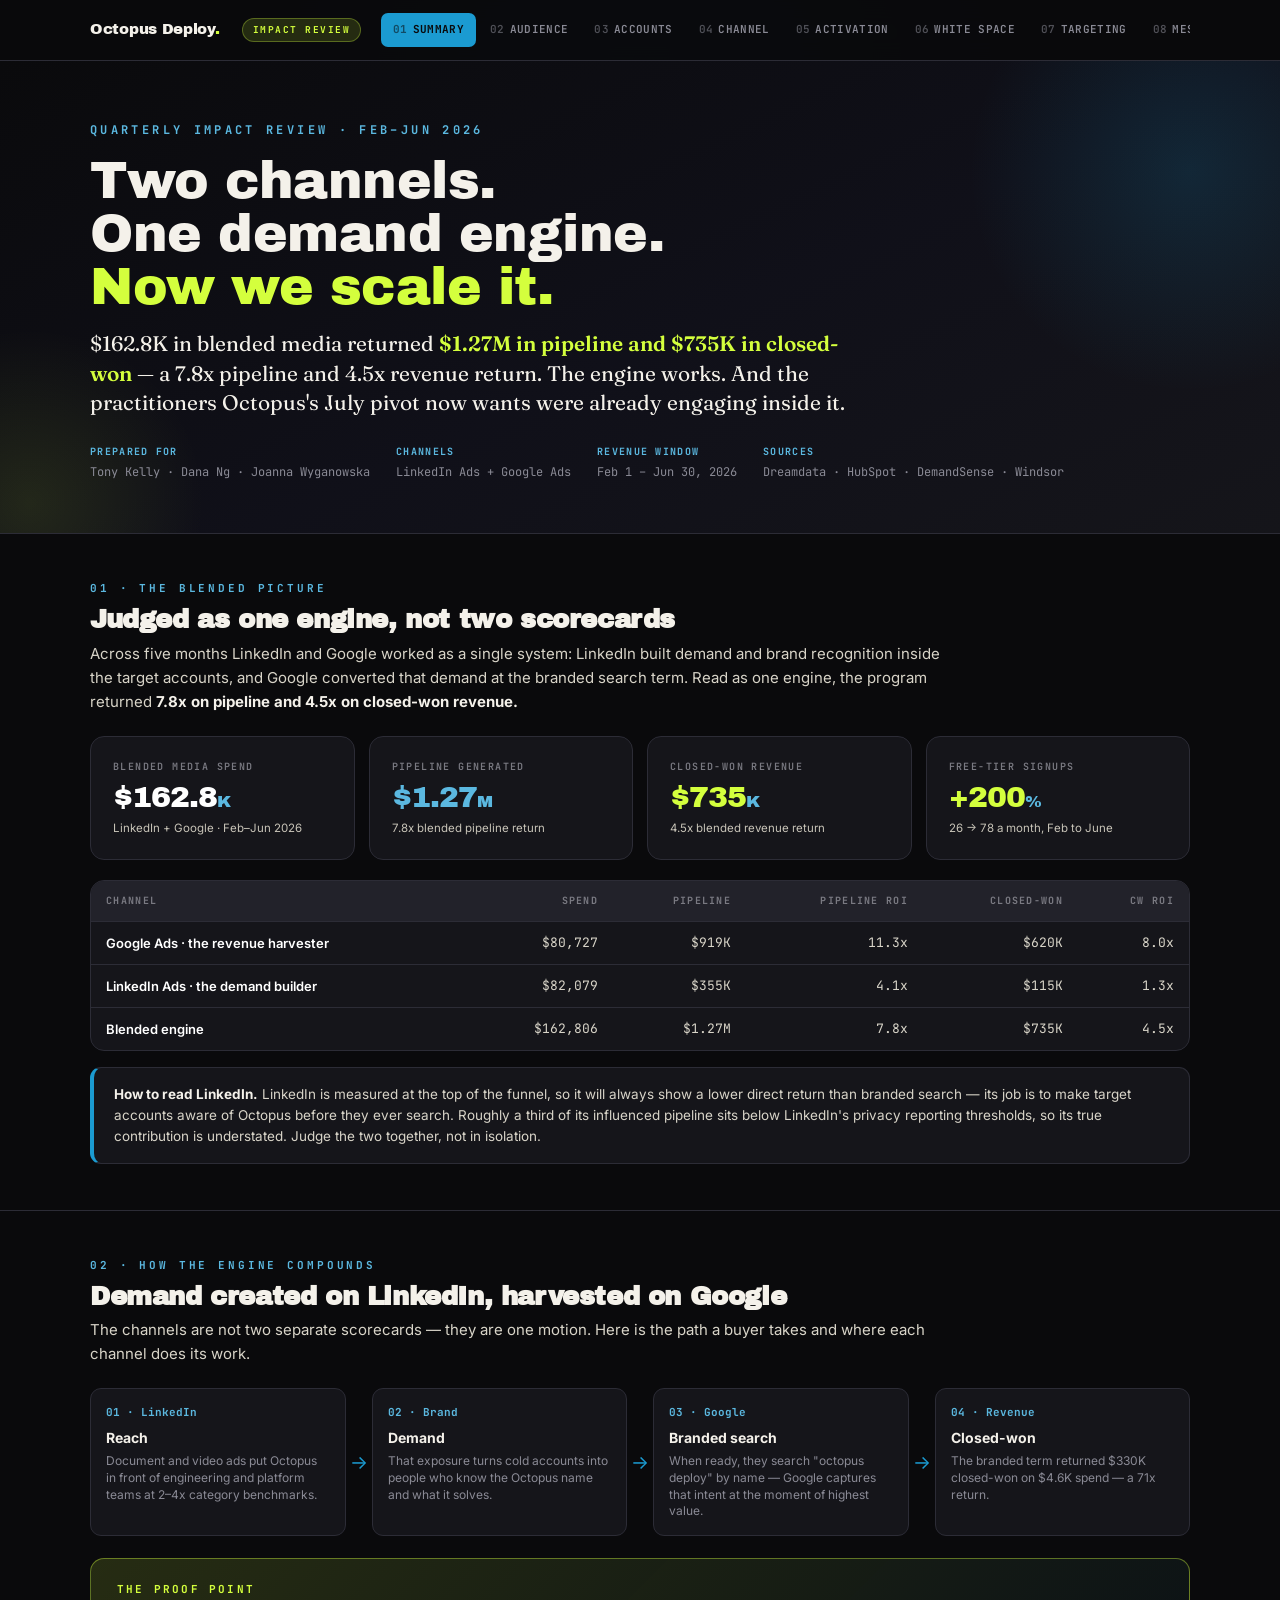
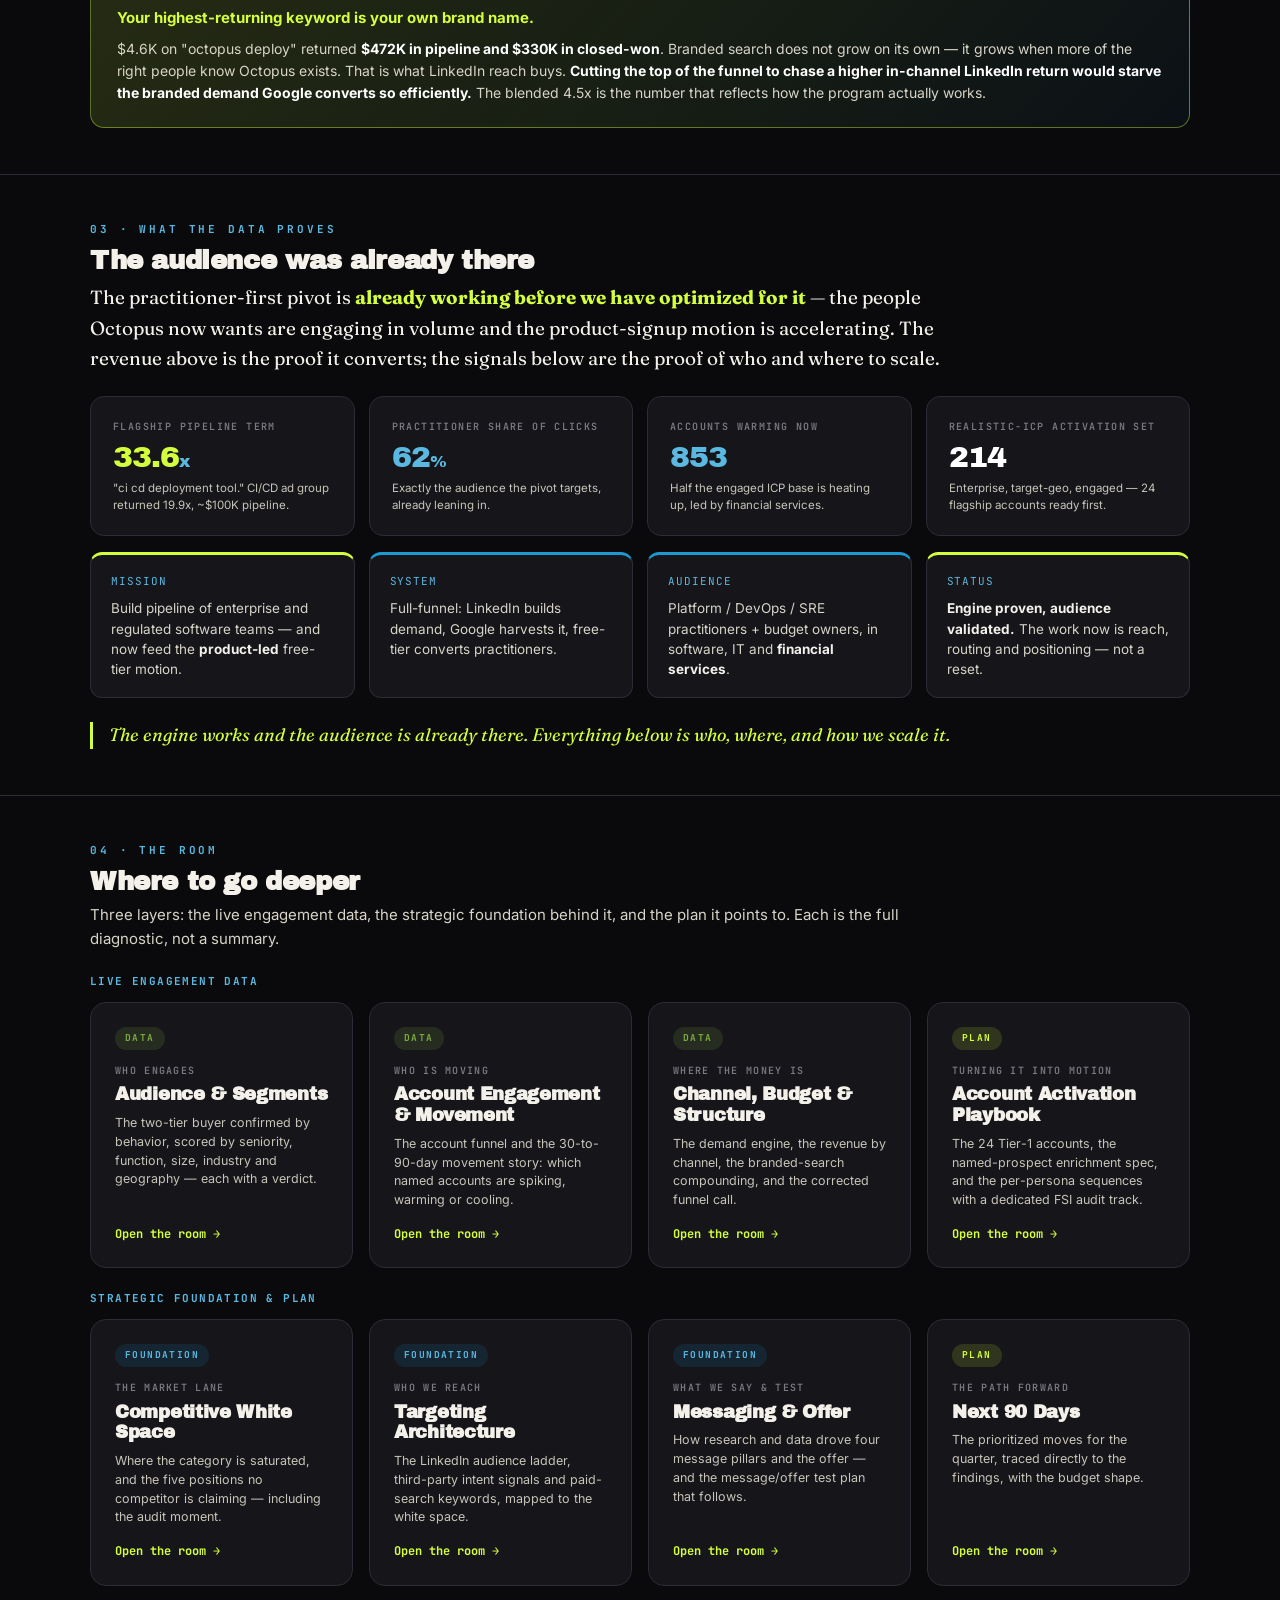
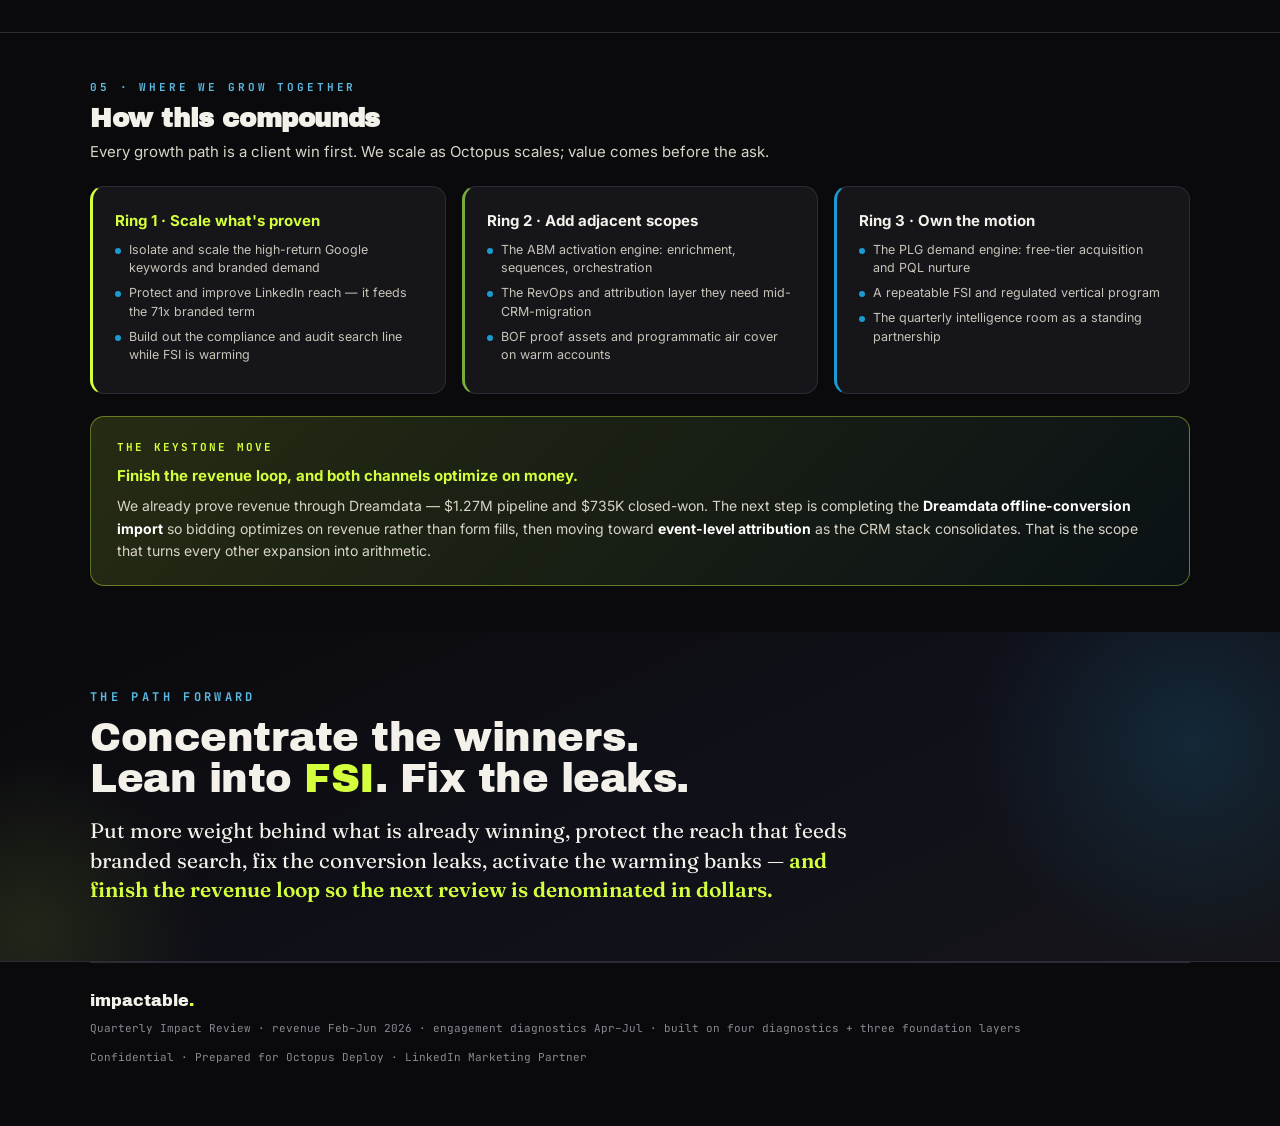
==== index.html @ c2908050 "Add files via upload" ====
<!DOCTYPE html><html lang="en"><head><meta charset="UTF-8"><meta name="viewport" content="width=device-width,initial-scale=1"><meta name="robots" content="noindex,nofollow">
<title>Summary — Octopus Deploy Intelligence Room</title>
<link rel="preconnect" href="https://fonts.googleapis.com"><link rel="preconnect" href="https://fonts.gstatic.com" crossorigin>
<link href="https://fonts.googleapis.com/css2?family=Archivo+Black&family=Fraunces:ital,opsz,wght@0,9..144,400;0,9..144,500;0,9..144,600;1,9..144,400&family=Inter:wght@400;500;600;700;800&family=JetBrains+Mono:wght@400;500;700&display=swap" rel="stylesheet">
<link rel="stylesheet" href="tokens.css"></head><body><div class="glow"></div><nav class="nav"><div class="row"><a class="brand" href="index.html">Octopus Deploy<span class="d">.</span></a><span class="phase">Impact Review</span><div class="tabs"><a class="tab active" href="index.html"><span class="n">01</span>Summary</a><a class="tab" href="audience.html"><span class="n">02</span>Audience</a><a class="tab" href="accounts.html"><span class="n">03</span>Accounts</a><a class="tab" href="channel.html"><span class="n">04</span>Channel</a><a class="tab" href="activation.html"><span class="n">05</span>Activation</a><a class="tab" href="white-space.html"><span class="n">06</span>White Space</a><a class="tab" href="targeting.html"><span class="n">07</span>Targeting</a><a class="tab" href="messaging.html"><span class="n">08</span>Messaging</a><a class="tab" href="next-90.html"><span class="n">09</span>Next 90 Days</a><a class="tab" href="sources.html"><span class="n">10</span>Sources</a></div></div></nav>
<div class="hero"><div class="wrap">
  <div class="hk">Quarterly Impact Review · Feb–Jun 2026</div>
  <div class="htitle">Two channels.<br>One demand engine.<br><span class="c">Now we scale it.</span></div>
  <p class="hlede">$162.8K in blended media returned <b>$1.27M in pipeline and $735K in closed-won</b> — a 7.8x pipeline and 4.5x revenue return. The engine works. And the practitioners Octopus's July pivot now wants were already engaging inside it.</p>
  <div class="hmeta">
    <span><b>Prepared for</b>Tony Kelly · Dana Ng · Joanna Wyganowska</span>
    <span><b>Channels</b>LinkedIn Ads + Google Ads</span>
    <span><b>Revenue window</b>Feb 1 – Jun 30, 2026</span>
    <span><b>Sources</b>Dreamdata · HubSpot · DemandSense · Windsor</span>
  </div>
</div></div>

<section><div class="wrap">
  <div class="sl">01 · The Blended Picture</div>
  <h2 class="st">Judged as one engine, not two scorecards</h2>
  <p class="sd">Across five months LinkedIn and Google worked as a single system: LinkedIn built demand and brand recognition inside the target accounts, and Google converted that demand at the branded search term. Read as one engine, the program returned <b>7.8x on pipeline and 4.5x on closed-won revenue.</b></p>
  <div class="sg">
    <div class="sc c-white anim d1"><div class="lb">Blended media spend</div><div class="vl">$162.8<span class="u">K</span></div><div class="sb">LinkedIn + Google · Feb–Jun 2026</div></div>
    <div class="sc c-blue anim d2"><div class="lb">Pipeline generated</div><div class="vl">$1.27<span class="u">M</span></div><div class="sb">7.8x blended pipeline return</div></div>
    <div class="sc c-canopy anim d3"><div class="lb">Closed-won revenue</div><div class="vl">$735<span class="u">K</span></div><div class="sb">4.5x blended revenue return</div></div>
    <div class="sc c-canopy anim d4"><div class="lb">Free-tier signups</div><div class="vl">+200<span class="u">%</span></div><div class="sb">26 → 78 a month, Feb to June</div></div>
  </div>
  <div class="tw" style="margin-top:20px"><table>
    <thead><tr><th>Channel</th><th class="r">Spend</th><th class="r">Pipeline</th><th class="r">Pipeline ROI</th><th class="r">Closed-won</th><th class="r">CW ROI</th></tr></thead>
    <tbody>
      <tr><td class="cn">Google Ads · the revenue harvester</td><td class="r mono">$80,727</td><td class="r mono">$919K</td><td class="r mono">11.3x</td><td class="r mono">$620K</td><td class="r mono">8.0x</td></tr>
      <tr><td class="cn">LinkedIn Ads · the demand builder</td><td class="r mono">$82,079</td><td class="r mono">$355K</td><td class="r mono">4.1x</td><td class="r mono">$115K</td><td class="r mono">1.3x</td></tr>
      <tr><td class="cn">Blended engine</td><td class="r mono">$162,806</td><td class="r mono">$1.27M</td><td class="r mono">7.8x</td><td class="r mono">$735K</td><td class="r mono">4.5x</td></tr>
    </tbody>
  </table></div>
  <div class="note"><b>How to read LinkedIn.</b> LinkedIn is measured at the top of the funnel, so it will always show a lower direct return than branded search — its job is to make target accounts aware of Octopus before they ever search. Roughly a third of its influenced pipeline sits below LinkedIn's privacy reporting thresholds, so its true contribution is understated. Judge the two together, not in isolation.</div>
</div></section>

<section><div class="wrap">
  <div class="sl">02 · How the Engine Compounds</div>
  <h2 class="st">Demand created on LinkedIn, harvested on Google</h2>
  <p class="sd">The channels are not two separate scorecards — they are one motion. Here is the path a buyer takes and where each channel does its work.</p>
  <div class="arc">
    <div class="arcstep"><div class="num">01 · LinkedIn</div><h4>Reach</h4><p>Document and video ads put Octopus in front of engineering and platform teams at 2–4x category benchmarks.</p></div>
    <div class="arcarrow">→</div>
    <div class="arcstep"><div class="num">02 · Brand</div><h4>Demand</h4><p>That exposure turns cold accounts into people who know the Octopus name and what it solves.</p></div>
    <div class="arcarrow">→</div>
    <div class="arcstep"><div class="num">03 · Google</div><h4>Branded search</h4><p>When ready, they search "octopus deploy" by name — Google captures that intent at the moment of highest value.</p></div>
    <div class="arcarrow">→</div>
    <div class="arcstep"><div class="num">04 · Revenue</div><h4>Closed-won</h4><p>The branded term returned $330K closed-won on $4.6K spend — a 71x return.</p></div>
  </div>
  <div class="callout canopy"><div class="l">The proof point</div><h4>Your highest-returning keyword is your own brand name.</h4><p>$4.6K on "octopus deploy" returned <strong>$472K in pipeline and $330K in closed-won</strong>. Branded search does not grow on its own — it grows when more of the right people know Octopus exists. That is what LinkedIn reach buys. <strong>Cutting the top of the funnel to chase a higher in-channel LinkedIn return would starve the branded demand Google converts so efficiently.</strong> The blended 4.5x is the number that reflects how the program actually works.</p></div>
</div></section>

<section><div class="wrap">
  <div class="sl">03 · What the Data Proves</div>
  <h2 class="st">The audience was already there</h2>
  <p class="sd" style="font-family:var(--serif);font-size:19px;color:var(--bone)">The practitioner-first pivot is <b style="color:var(--canopy)">already working before we have optimized for it</b> — the people Octopus now wants are engaging in volume and the product-signup motion is accelerating. The revenue above is the proof it converts; the signals below are the proof of who and where to scale.</p>
  <div class="sg">
    <div class="sc c-canopy"><div class="lb">Flagship pipeline term</div><div class="vl">33.6<span class="u">x</span></div><div class="sb">"ci cd deployment tool." CI/CD ad group returned 19.9x, ~$100K pipeline.</div></div>
    <div class="sc c-blue"><div class="lb">Practitioner share of clicks</div><div class="vl">62<span class="u">%</span></div><div class="sb">Exactly the audience the pivot targets, already leaning in.</div></div>
    <div class="sc c-blue"><div class="lb">Accounts warming now</div><div class="vl">853</div><div class="sb">Half the engaged ICP base is heating up, led by financial services.</div></div>
    <div class="sc c-white"><div class="lb">Realistic-ICP activation set</div><div class="vl">214</div><div class="sb">Enterprise, target-geo, engaged — 24 flagship accounts ready first.</div></div>
  </div>
  <div class="grid g4" style="margin-top:16px">
    <div class="card acc-canopy"><div class="ck">Mission</div><p>Build pipeline of enterprise and regulated software teams — and now feed the <b>product-led</b> free-tier motion.</p></div>
    <div class="card acc-blue"><div class="ck">System</div><p>Full-funnel: LinkedIn builds demand, Google harvests it, free-tier converts practitioners.</p></div>
    <div class="card acc-blue"><div class="ck">Audience</div><p>Platform / DevOps / SRE practitioners + budget owners, in software, IT and <b>financial services</b>.</p></div>
    <div class="card acc-canopy"><div class="ck">Status</div><p><b>Engine proven, audience validated.</b> The work now is reach, routing and positioning — not a reset.</p></div>
  </div>
  <p class="sowhat">The engine works and the audience is already there. Everything below is who, where, and how we scale it.</p>
</div></section>

<section><div class="wrap">
  <div class="sl">04 · The Room</div>
  <h2 class="st">Where to go deeper</h2>
  <p class="sd">Three layers: the live engagement data, the strategic foundation behind it, and the plan it points to. Each is the full diagnostic, not a summary.</p>
  <div style="font-family:var(--mono);font-size:11px;letter-spacing:1.4px;text-transform:uppercase;color:var(--accent-bright);font-weight:700;margin:4px 0 12px">Live Engagement Data</div>
  <div class="exg">
    <a class="exc" href="audience.html"><span class="pill data">Data</span><div class="ex-ey">Who engages</div><h3>Audience &amp; Segments</h3><p>The two-tier buyer confirmed by behavior, scored by seniority, function, size, industry and geography — each with a verdict.</p><span class="go">Open the room</span></a>
    <a class="exc" href="accounts.html"><span class="pill data">Data</span><div class="ex-ey">Who is moving</div><h3>Account Engagement &amp; Movement</h3><p>The account funnel and the 30-to-90-day movement story: which named accounts are spiking, warming or cooling.</p><span class="go">Open the room</span></a>
    <a class="exc" href="channel.html"><span class="pill data">Data</span><div class="ex-ey">Where the money is</div><h3>Channel, Budget &amp; Structure</h3><p>The demand engine, the revenue by channel, the branded-search compounding, and the corrected funnel call.</p><span class="go">Open the room</span></a>
    <a class="exc" href="activation.html"><span class="pill plan">Plan</span><div class="ex-ey">Turning it into motion</div><h3>Account Activation Playbook</h3><p>The 24 Tier-1 accounts, the named-prospect enrichment spec, and the per-persona sequences with a dedicated FSI audit track.</p><span class="go">Open the room</span></a>
  </div>
  <div style="font-family:var(--mono);font-size:11px;letter-spacing:1.4px;text-transform:uppercase;color:var(--accent-bright);font-weight:700;margin:22px 0 12px">Strategic Foundation &amp; Plan</div>
  <div class="exg">
    <a class="exc" href="white-space.html"><span class="pill found">Foundation</span><div class="ex-ey">The market lane</div><h3>Competitive White Space</h3><p>Where the category is saturated, and the five positions no competitor is claiming — including the audit moment.</p><span class="go">Open the room</span></a>
    <a class="exc" href="targeting.html"><span class="pill found">Foundation</span><div class="ex-ey">Who we reach</div><h3>Targeting Architecture</h3><p>The LinkedIn audience ladder, third-party intent signals and paid-search keywords, mapped to the white space.</p><span class="go">Open the room</span></a>
    <a class="exc" href="messaging.html"><span class="pill found">Foundation</span><div class="ex-ey">What we say &amp; test</div><h3>Messaging &amp; Offer</h3><p>How research and data drove four message pillars and the offer — and the message/offer test plan that follows.</p><span class="go">Open the room</span></a>
    <a class="exc" href="next-90.html"><span class="pill plan">Plan</span><div class="ex-ey">The path forward</div><h3>Next 90 Days</h3><p>The prioritized moves for the quarter, traced directly to the findings, with the budget shape.</p><span class="go">Open the room</span></a>
  </div>
</div></section>

<section><div class="wrap">
  <div class="sl">05 · Where We Grow Together</div>
  <h2 class="st">How this compounds</h2>
  <p class="sd">Every growth path is a client win first. We scale as Octopus scales; value comes before the ask.</p>
  <div class="tiers">
    <div class="tier canopy"><div class="tn">Ring 1 · Scale what's proven</div><ul><li>Isolate and scale the high-return Google keywords and branded demand</li><li>Protect and improve LinkedIn reach — it feeds the 71x branded term</li><li>Build out the compliance and audit search line while FSI is warming</li></ul></div>
    <div class="tier abm"><div class="tn">Ring 2 · Add adjacent scopes</div><ul><li>The ABM activation engine: enrichment, sequences, orchestration</li><li>The RevOps and attribution layer they need mid-CRM-migration</li><li>BOF proof assets and programmatic air cover on warm accounts</li></ul></div>
    <div class="tier"><div class="tn">Ring 3 · Own the motion</div><ul><li>The PLG demand engine: free-tier acquisition and PQL nurture</li><li>A repeatable FSI and regulated vertical program</li><li>The quarterly intelligence room as a standing partnership</li></ul></div>
  </div>
  <div class="callout canopy"><div class="l">The keystone move</div><h4>Finish the revenue loop, and both channels optimize on money.</h4><p>We already prove revenue through Dreamdata — $1.27M pipeline and $735K closed-won. The next step is completing the <b>Dreamdata offline-conversion import</b> so bidding optimizes on revenue rather than form fills, then moving toward <b>event-level attribution</b> as the CRM stack consolidates. That is the scope that turns every other expansion into arithmetic.</p></div>
</div></section>

<div class="hero" style="padding:56px 0"><div class="wrap">
  <div class="hk">The Path Forward</div>
  <div class="htitle" style="font-size:40px;margin-top:12px">Concentrate the winners.<br>Lean into <span class="c">FSI</span>. Fix the leaks.</div>
  <p class="hlede" style="margin-top:16px">Put more weight behind what is already winning, protect the reach that feeds branded search, fix the conversion leaks, activate the warming banks — <b>and finish the revenue loop so the next review is denominated in dollars.</b></p>
</div></div>
<div class="wrap"><div class="foot"><div><div class="fb">impactable<span class="d">.</span></div><div class="ft" style="margin-top:6px">Quarterly Impact Review · revenue Feb–Jun 2026 · engagement diagnostics Apr–Jul · built on four diagnostics + three foundation layers</div></div><div class="ft">Confidential · Prepared for Octopus Deploy · LinkedIn Marketing Partner</div></div></div></body></html>
---- tokens.css ----
/* =====================================================================
   IMPACTABLE INTELLIGENCE ROOM — SHARED DESIGN SYSTEM
   Impactable Brand Bible v2 · client-agnostic template
   ---------------------------------------------------------------------
   Swap --accent (+ tints) per client. Everything else stays fixed.
   Linked by every page; edit here and all pages update.
   Fonts (load once in <head>):
   Archivo Black (display) · Fraunces (editorial) · Inter (body) · JetBrains Mono (data)
   ===================================================================== */
:root{
  /* === ACCENT (client-configurable) — Octopus = Impactable blue ===== */
  --accent:#1B9BD1; --accent-bright:#5BB8E0; --accent-deep:#0E5E86;
  --accent-soft:rgba(27,155,209,.12); --accent-soft-2:rgba(27,155,209,.26);
  /* signature secondary highlight (fixed brand) */
  --canopy:#D4FF3D; --canopy-soft:rgba(212,255,61,.14);
  /* === NEUTRAL RAMP (fixed) ========================================= */
  --asphalt:#0A0A0C; --navy:#0A0A0C; --concrete:#15151A; --court:#22222A; --court2:#1B1B22;
  --border:#2C2C36; --border2:#393943; --surface:#1C1C22;
  --bone:#F4F1EA; --white-bright:#FFFFFF; --chalk:#D8D4C8; --slate:#C8C4B8; --muted:#8A8A95; --slate-dim:#7A7A82;
  /* === SEMANTIC (verdict/status; fixed) ============================= */
  --positive:#7BAA3E; --warn:#FFB627; --alert:#FF5A1F; --info:#A78BFA; --li:#0A66C2;
  --positive-soft:rgba(123,170,62,.16); --warn-soft:rgba(255,182,39,.15); --alert-soft:rgba(255,90,31,.15); --info-soft:rgba(167,139,250,.16);
  /* === SCALE / TYPE ================================================= */
  --maxw:1160px; --radius-sm:8px; --radius:12px; --radius-lg:14px; --radius-xl:16px;
  --font:'Inter',-apple-system,system-ui,sans-serif; --disp:'Archivo Black',sans-serif; --serif:'Fraunces',serif; --mono:'JetBrains Mono',monospace;
}
*{margin:0;padding:0;box-sizing:border-box}
html{scroll-behavior:smooth}
body{background:var(--asphalt);color:var(--bone);font-family:var(--font);line-height:1.55;-webkit-font-smoothing:antialiased}
a{color:inherit;text-decoration:none}
.wrap,.container{max-width:var(--maxw);margin:0 auto;padding:0 30px;position:relative;z-index:1}
.mono{font-family:var(--mono)} .serif{font-family:var(--serif)} .canopy{color:var(--canopy)} .blue{color:var(--accent-bright)}

/* decorative */
.glow{position:fixed;top:-200px;left:50%;transform:translateX(-50%);width:900px;height:520px;background:radial-gradient(ellipse,rgba(27,155,209,.10),transparent 70%);z-index:0;pointer-events:none}

/* ---------- NAV ---------- */
.nav{position:sticky;top:0;z-index:50;background:rgba(10,10,12,.88);backdrop-filter:blur(12px);border-bottom:1px solid var(--border)}
.nav .row{display:flex;align-items:center;gap:20px;height:60px;max-width:var(--maxw);margin:0 auto;padding:0 30px}
.brand{font-family:var(--disp);font-size:15px;letter-spacing:-.3px;white-space:nowrap;color:var(--bone);flex:0 0 auto}
.brand .d{color:var(--canopy)}
.phase{font-family:var(--mono);font-size:9.5px;font-weight:700;letter-spacing:1.5px;text-transform:uppercase;color:var(--canopy);background:var(--canopy-soft);border:1px solid rgba(212,255,61,.3);padding:4px 10px;border-radius:100px;white-space:nowrap;margin-left:2px}
.tabs{display:flex;gap:2px;margin-left:auto;overflow-x:auto;scrollbar-width:none}
.tabs::-webkit-scrollbar{display:none}
.tab{font-family:var(--mono);font-size:11px;letter-spacing:.03em;color:var(--muted);padding:7px 11px;border-radius:7px;white-space:nowrap;border:1px solid transparent;transition:.15s;text-transform:uppercase;font-weight:600}
.tab:hover{color:var(--bone);background:var(--concrete)}
.tab.active{color:var(--asphalt);background:var(--accent);font-weight:700}
.tab .n{opacity:.55;margin-right:5px}

/* ---------- HERO (home) ---------- */
.hero{background:linear-gradient(155deg,#0A0A0C 0%,#101019 55%,#15151A 100%);border-bottom:1px solid var(--border);padding:60px 0 52px;position:relative;overflow:hidden}
.hero::after{content:"";position:absolute;right:-150px;top:-130px;width:480px;height:480px;background:radial-gradient(circle,rgba(27,155,209,.16),transparent 65%)}
.hero::before{content:"";position:absolute;left:-160px;bottom:-160px;width:380px;height:380px;background:radial-gradient(circle,rgba(212,255,61,.10),transparent 65%)}
.hero .wrap{position:relative;z-index:2}
.hk{font-family:var(--mono);font-size:12px;letter-spacing:.28em;color:var(--accent-bright);font-weight:700;text-transform:uppercase}
.htitle{font-family:var(--disp);font-size:52px;line-height:1.02;margin:14px 0 4px;letter-spacing:-.5px}
.htitle .c{color:var(--canopy)} .htitle .b{color:var(--accent-bright)}
.hlede{font-family:var(--serif);font-size:21px;line-height:1.42;color:var(--bone);max-width:780px;margin-top:16px}
.hlede b{color:var(--canopy);font-weight:600}
.hmeta{display:flex;gap:26px;flex-wrap:wrap;margin-top:26px}
.hmeta span{font-family:var(--mono);font-size:12px;color:var(--muted)}
.hmeta span b{display:block;color:var(--accent-bright);font-size:10px;letter-spacing:1.3px;text-transform:uppercase;margin-bottom:3px;font-weight:700}

/* ---------- PAGE HERO (interior) ---------- */
.rhero{padding:46px 0 30px;border-bottom:1px solid var(--border);background:linear-gradient(155deg,#0A0A0C 0%,#121219 60%,#15151A 100%);position:relative;overflow:hidden}
.rhero::after{content:"";position:absolute;right:-130px;top:-120px;width:420px;height:420px;background:radial-gradient(circle,rgba(27,155,209,.13),transparent 65%)}
.rhero .wrap{position:relative;z-index:2}
.rk{font-family:var(--mono);font-size:12px;letter-spacing:.26em;color:var(--accent-bright);font-weight:700;text-transform:uppercase}
.rhero h1{font-family:var(--disp);font-size:40px;line-height:1.04;margin:10px 0 4px;letter-spacing:-.4px}
.rhero h1 .c{color:var(--canopy)}
.rsub{font-size:16.5px;color:var(--blue-soft);color:var(--accent-bright);margin-top:10px;border-top:2px solid var(--accent);padding-top:10px;display:inline-block}
.rmeta{font-family:var(--mono);font-size:12px;color:var(--muted);margin-top:12px;letter-spacing:.03em}

/* ---------- SECTION PRIMITIVES ---------- */
section{padding:46px 0;border-bottom:1px solid var(--border)}
section:last-of-type{border-bottom:none}
.sl{font-family:var(--mono);font-size:11px;letter-spacing:.26em;text-transform:uppercase;color:var(--accent-bright);font-weight:700;margin-bottom:8px}
.st{font-family:var(--disp);font-size:26px;letter-spacing:-.4px;margin-bottom:8px;line-height:1.1}
.sd{color:var(--chalk);font-size:15px;max-width:860px;margin-bottom:22px;line-height:1.6}
.sd b{color:var(--bone)}
.sowhat{font-family:var(--serif);font-size:18px;font-style:italic;color:var(--canopy);margin-top:24px;padding-left:16px;border-left:3px solid var(--canopy);line-height:1.45}
.srcnote{font-family:var(--mono);font-size:11px;color:var(--slate-dim);margin-top:16px;line-height:1.5}

/* ---------- STAT CARDS ---------- */
.sg{display:grid;grid-template-columns:repeat(auto-fit,minmax(190px,1fr));gap:14px;margin-bottom:6px}
.sc{background:var(--concrete);border:1px solid var(--border);border-radius:var(--radius-lg);padding:22px;transition:.2s}
.sc:hover{border-color:var(--accent-soft-2);transform:translateY(-2px)}
.sc .lb{font-family:var(--mono);font-size:10px;letter-spacing:1.4px;text-transform:uppercase;color:var(--slate-dim);font-weight:600;margin-bottom:8px}
.sc .vl{font-family:var(--disp);font-size:30px;letter-spacing:-1px;line-height:1;color:var(--bone)}
.sc .vl .u{font-size:17px;color:var(--accent-bright)}
.sc .sb{font-size:11.5px;color:var(--slate);margin-top:8px;line-height:1.45}
.c-canopy .vl{color:var(--canopy)} .c-blue .vl{color:var(--accent-bright)} .c-moss .vl{color:var(--positive)} .c-clay .vl{color:var(--warn)} .c-white .vl{color:var(--white-bright)}

/* key numbers band */
.band{display:grid;grid-template-columns:repeat(auto-fit,minmax(150px,1fr));gap:12px}
.kn{background:var(--court2);border:1px solid var(--border);border-radius:11px;padding:16px;text-align:center}
.kn .v{font-family:var(--disp);font-size:25px;color:var(--canopy);line-height:1}
.kn .k{font-family:var(--mono);font-size:10px;color:var(--accent-bright);text-transform:uppercase;letter-spacing:.07em;margin-top:8px}

/* ---------- CARDS / TWO-COL ---------- */
.two{display:grid;grid-template-columns:1.1fr .9fr;gap:22px}
.cc{background:var(--concrete);border:1px solid var(--border);border-radius:var(--radius-lg);padding:24px}
.cc h3{font-size:14px;font-weight:700;margin-bottom:4px} .cc .h3sub{font-size:12px;color:var(--slate-dim);margin-bottom:16px}
.grid{display:flex;flex-wrap:wrap;gap:14px}
.g2>*{flex:1 1 calc(50% - 7px)} .g3>*{flex:1 1 calc(33.333% - 10px)} .g4>*{flex:1 1 calc(25% - 11px)}
.card{background:var(--concrete);border:1px solid var(--border);border-radius:12px;padding:18px 20px}
.card.acc-blue{border-top:3px solid var(--accent)} .card.acc-canopy{border-top:3px solid var(--canopy)} .card.acc-moss{border-top:3px solid var(--positive)} .card.acc-clay{border-top:3px solid var(--warn)} .card.acc-alert{border-top:3px solid var(--alert)}
.card .ck{font-family:var(--mono);font-size:11px;color:var(--accent-bright);letter-spacing:.09em;text-transform:uppercase} .card p{font-size:13.5px;color:var(--chalk);margin-top:8px;line-height:1.5} .card p b{color:var(--bone)}

/* ---------- CALLOUTS / NOTES ---------- */
.callout{border-radius:var(--radius-lg);padding:22px 26px;margin-top:22px}
.callout .l{font-family:var(--mono);font-size:11px;letter-spacing:.2em;text-transform:uppercase;margin-bottom:8px;font-weight:700}
.callout h4{font-size:15px;font-weight:700;margin-bottom:8px} .callout p{font-size:14px;color:var(--chalk);line-height:1.6} .callout p b,.callout p strong{color:var(--white-bright)}
.callout.good{background:linear-gradient(135deg,rgba(123,170,62,.09),transparent);border:1px solid rgba(123,170,62,.3)} .callout.good .l{color:var(--positive)}
.callout.info{background:linear-gradient(135deg,var(--accent-soft),transparent);border:1px solid var(--accent-soft-2)} .callout.info .l{color:var(--accent-bright)}
.callout.canopy{background:linear-gradient(135deg,var(--canopy-soft),rgba(27,155,209,.05));border:1px solid rgba(212,255,61,.4)} .callout.canopy .l{color:var(--canopy)}
.callout.warn{background:linear-gradient(135deg,var(--warn-soft),transparent);border:1px solid rgba(255,182,39,.3)} .callout.warn .l{color:var(--warn)}
.note{background:var(--concrete);border:1px solid var(--border);border-left:4px solid var(--accent);border-radius:11px;padding:16px 20px;margin-top:16px;font-size:13.5px;color:var(--chalk);line-height:1.55} .note b{color:var(--bone)} .note.canopy{border-left-color:var(--canopy)} .note.warn{border-left-color:var(--warn)}

/* ---------- EXPLORE / MODULE CARDS ---------- */
.exg{display:grid;grid-template-columns:repeat(auto-fit,minmax(250px,1fr));gap:16px}
.exc{background:var(--concrete);border:1px solid var(--border);border-radius:var(--radius-xl);padding:24px;display:flex;flex-direction:column;min-height:190px;transition:.2s}
.exc:hover{border-color:var(--accent);transform:translateY(-3px)}
.pill{font-family:var(--mono);font-size:9.5px;letter-spacing:1.4px;text-transform:uppercase;font-weight:700;padding:4px 10px;border-radius:100px;align-self:flex-start;margin-bottom:13px}
.pill.data{background:var(--positive-soft);color:var(--positive)} .pill.found{background:var(--accent-soft);color:var(--accent-bright)} .pill.plan{background:var(--canopy-soft);color:var(--canopy)}
.exc .ex-ey{font-family:var(--mono);font-size:10px;letter-spacing:1.3px;text-transform:uppercase;color:var(--slate-dim);font-weight:600;margin-bottom:6px}
.exc h3{font-family:var(--disp);font-size:18px;letter-spacing:-.3px;margin-bottom:9px;line-height:1.15}
.exc p{font-size:12.5px;color:var(--slate);line-height:1.5;flex-grow:1}
.exc .go{margin-top:15px;font-family:var(--mono);font-size:12px;font-weight:700;color:var(--canopy)} .exc .go::after{content:" →"}

/* ---------- STORY ARC ---------- */
.arc{display:flex;align-items:stretch;gap:0;margin-top:16px;flex-wrap:wrap}
.arcstep{flex:1;min-width:140px;background:var(--concrete);border:1px solid var(--border);border-radius:11px;padding:15px}
.arcstep .num{font-family:var(--mono);font-size:11px;color:var(--accent-bright);font-weight:700}
.arcstep h4{font-size:14px;margin:6px 0 4px;color:var(--bone)} .arcstep p{font-size:12px;color:var(--muted);line-height:1.4}
.arcarrow{display:flex;align-items:center;color:var(--accent);font-size:19px;padding:0 4px}

/* ---------- FUNNELS ---------- */
.funnel{display:flex;flex-direction:column;gap:9px}
.fbar{border-radius:10px;padding:15px 18px;color:var(--white-bright);display:flex;justify-content:space-between;align-items:center;transition:.2s}
.fbar:hover{transform:translateX(3px)}
.fbar .fn{font-size:11px;letter-spacing:.5px;font-weight:700;opacity:.95} .fbar .fnote{font-size:10.5px;opacity:.82;margin-top:3px;font-weight:400;max-width:360px}
.fbar .fv{font-family:var(--mono);font-weight:800;font-size:25px;line-height:1}
.fbar.ghost{background:repeating-linear-gradient(45deg,rgba(122,122,130,.09),rgba(122,122,130,.09) 8px,rgba(122,122,130,.03) 8px,rgba(122,122,130,.03) 16px);border:1px dashed rgba(122,122,130,.34);color:var(--slate)}
.fun{display:flex;flex-wrap:wrap;gap:10px}
.fstep{flex:1;min-width:150px;background:var(--concrete);border:1px solid var(--border);border-radius:var(--radius);padding:16px 18px}
.fstep .fn{font-family:var(--disp);font-size:22px;color:var(--white-bright)} .fstep .fl{font-size:11.5px;color:var(--slate);margin-top:4px;line-height:1.4}

/* ---------- BENCHMARK / SEGMENT BARS ---------- */
.bmk{display:flex;flex-direction:column;gap:13px;margin-top:6px}
.bmkrow{display:flex;align-items:center;gap:12px}
.bmkrow .bl{min-width:150px;font-size:12.5px;color:var(--slate)} .bmkrow .bbar{flex:1;height:14px;background:var(--surface);border-radius:7px;overflow:hidden} .bmkrow .bbar i{display:block;height:100%;border-radius:7px} .bmkrow .bv{min-width:56px;text-align:right;font-family:var(--mono);font-weight:700;font-size:13.5px;color:var(--white-bright)}
.bmknote{font-size:11.5px;color:var(--slate);margin-top:14px;line-height:1.5}
.bar-row{display:flex;align-items:center;gap:14px;padding:9px 0;border-bottom:1px solid var(--border)}
.bar-row:last-child{border-bottom:none}
.bar-row .bl{flex:0 0 210px;font-size:13.5px;color:var(--bone);font-weight:600} .bar-row .bt{flex:1;height:22px;border-radius:5px;background:var(--court);overflow:hidden} .bar-row .bt>i{display:block;height:100%;border-radius:5px} .bar-row .bv{flex:0 0 92px;text-align:right;font-family:var(--mono);font-size:12px;color:var(--chalk)}

/* ---------- TABLES + VERDICT PILLS ---------- */
.tw{overflow-x:auto;border-radius:var(--radius-lg);border:1px solid var(--border);background:var(--concrete)}
table{width:100%;border-collapse:collapse;font-size:13px}
thead{background:var(--court)} th{padding:12px 15px;text-align:left;font-family:var(--mono);font-size:10px;letter-spacing:1.3px;text-transform:uppercase;color:var(--slate-dim);font-weight:700;border-bottom:1px solid var(--border);white-space:nowrap}
th.r,td.r{text-align:right} td{padding:11px 15px;border-bottom:1px solid #1b2735;border-bottom-color:var(--border);white-space:nowrap;color:var(--chalk);vertical-align:middle} tr:last-child td{border-bottom:none} tbody tr:hover{background:rgba(27,155,209,.04)}
td b,.cn{color:var(--white-bright);font-weight:600}
.vb{font-family:var(--mono);font-size:10px;font-weight:700;letter-spacing:.4px;padding:3px 9px;border-radius:6px;white-space:nowrap;text-transform:uppercase}
.vb.v-pos{background:var(--positive-soft);color:var(--positive)} .vb.v-info{background:var(--accent-soft);color:var(--accent-bright)} .vb.v-warn{background:var(--warn-soft);color:var(--warn)} .vb.v-test{background:var(--info-soft);color:var(--info)} .vb.v-alert{background:var(--alert-soft);color:var(--alert)}
.mv{font-family:var(--mono);font-size:9.5px;font-weight:700;padding:2px 8px;border-radius:100px;white-space:nowrap}
.mv.spk{background:var(--positive-soft);color:var(--positive)} .mv.wrm{background:var(--warn-soft);color:var(--warn)} .mv.sus{background:var(--accent-soft);color:var(--accent-bright)} .mv.cool{background:rgba(122,122,130,.15);color:var(--muted)}
.av{display:inline-flex;align-items:center;justify-content:center;width:27px;height:27px;border-radius:7px;font-family:var(--mono);font-size:10px;font-weight:700;flex:0 0 auto;margin-right:9px;vertical-align:middle}
.co{font-weight:600;color:var(--white-bright)}

/* ---------- INSIGHT / PERSONA CARDS ---------- */
.cards{display:grid;grid-template-columns:1fr 1fr;gap:16px}
.ins{background:var(--concrete);border:1px solid var(--border);border-radius:var(--radius);padding:20px} .ins:hover{border-color:var(--accent-soft-2)}
.ins.good{border-left:3px solid var(--positive)} .ins.opp{border-left:3px solid var(--warn)} .ins.ind{border-left:3px solid var(--accent-bright)} .ins.cut{border-left:3px solid var(--alert)}
.ins .tag{font-family:var(--mono);font-size:10px;font-weight:700;letter-spacing:1px;text-transform:uppercase;margin-bottom:8px}
.ins.good .tag{color:var(--positive)} .ins.opp .tag{color:var(--warn)} .ins.ind .tag{color:var(--accent-bright)} .ins.cut .tag{color:var(--alert)}
.ins h4{font-size:15px;font-weight:700;margin-bottom:7px} .ins p{font-size:13px;color:var(--slate);line-height:1.55} .ins b{color:var(--white-bright)}
.pc{background:var(--concrete);border:1px solid var(--border);border-radius:var(--radius);padding:20px;border-top:3px solid var(--positive)}
.pc.champ{border-top-color:var(--positive)} .pc.budget{border-top-color:var(--accent)} .pc.compliance{border-top-color:var(--warn)} .pc.argo{border-top-color:var(--info)}
.pc h4{font-size:16px;font-weight:700;margin-bottom:3px} .pc .role{font-size:12px;color:var(--accent-bright);margin-bottom:12px}
.pc .stats{font-family:var(--mono);font-size:11.5px;color:var(--slate);line-height:1.7;margin-bottom:12px;border-top:1px solid var(--border);border-bottom:1px solid var(--border);padding:10px 0} .pc .stats b{color:var(--white-bright)}
.pc .act{font-size:12.5px;color:var(--slate);line-height:1.55} .pc .act b{color:var(--white-bright)}

/* ---------- STRATEGY BLOCKS ---------- */
.tiers{display:grid;grid-template-columns:repeat(auto-fit,minmax(230px,1fr));gap:16px}
.tier{background:var(--concrete);border:1px solid var(--border);border-radius:var(--radius-lg);padding:22px;border-left:3px solid var(--accent)}
.tier.warm{border-left-color:var(--warn)} .tier.abm{border-left-color:var(--positive)} .tier.cold{border-left-color:var(--slate-dim)} .tier.canopy{border-left-color:var(--canopy)}
.tier .tn{font-size:15px;font-weight:700;margin-bottom:8px} .tier p{font-size:13px;color:var(--slate);line-height:1.55;margin-bottom:8px} .tier ul{list-style:none} .tier li{font-size:12.5px;color:var(--slate);line-height:1.5;margin-bottom:6px;padding-left:14px;position:relative} .tier li::before{content:"";position:absolute;left:0;top:7px;width:6px;height:6px;border-radius:50%;background:var(--accent)} .tier li b{color:var(--white-bright)}
.uvp{background:linear-gradient(135deg,var(--accent-soft),rgba(212,255,61,.04));border:1px solid var(--accent-soft-2);border-radius:var(--radius-lg);padding:24px 26px}
.uvp .l{font-family:var(--mono);font-size:10px;letter-spacing:1.5px;text-transform:uppercase;color:var(--canopy);font-weight:700;margin-bottom:10px} .uvp p{font-family:var(--serif);font-size:20px;font-style:italic;color:var(--white-bright);line-height:1.45}
.chips{display:flex;flex-wrap:wrap;gap:8px} .chip{font-size:12px;color:var(--slate);background:var(--concrete);border:1px solid var(--border);border-radius:100px;padding:8px 14px} .chip b{color:var(--white-bright)}
.gaps{display:grid;grid-template-columns:repeat(auto-fit,minmax(255px,1fr));gap:16px}
.gap{background:var(--concrete);border:1px solid var(--border);border-radius:var(--radius);padding:20px;border-left:3px solid var(--canopy)}
.gap .n{font-family:var(--mono);font-size:10px;letter-spacing:1px;text-transform:uppercase;color:var(--slate-dim);margin-bottom:6px} .gap h4{font-size:15px;font-weight:700;margin-bottom:6px} .gap p{font-size:12.5px;color:var(--slate);line-height:1.5} .gap p b{color:var(--white-bright)} .gap .opp{display:inline-block;margin-top:10px;font-family:var(--mono);font-size:11px;color:var(--canopy)}
.own{display:grid;grid-template-columns:1fr 1fr;gap:16px}
.ocol{background:var(--concrete);border:1px solid var(--border);border-radius:var(--radius);padding:20px} .ocol.dial{border-left:3px solid var(--alert)} .ocol.lead{border-left:3px solid var(--positive)}
.ocol h4{font-size:13px;font-weight:700;margin-bottom:10px} .ocol ul{list-style:none} .ocol li{font-size:12.5px;color:var(--slate);line-height:1.5;margin-bottom:7px;padding-left:16px;position:relative} .ocol.dial li::before{content:"–";position:absolute;left:0;color:var(--alert)} .ocol.lead li::before{content:"+";position:absolute;left:0;color:var(--positive)} .ocol.lead li b{color:var(--white-bright)}
.targ{display:grid;grid-template-columns:repeat(3,1fr);gap:14px}
.tcard{background:var(--concrete);border:1px solid var(--border);border-radius:var(--radius);padding:18px} .tcard.pri{border-left:3px solid var(--positive)} .tcard.sec{border-left:3px solid var(--warn)} .tcard.de{border-left:3px solid var(--slate-dim)}
.tcard .tl{font-family:var(--mono);font-size:10px;font-weight:700;letter-spacing:1px;text-transform:uppercase;color:var(--slate-dim);margin-bottom:8px} .tcard h4{font-size:14px;font-weight:700;margin-bottom:6px} .tcard p{font-size:12.5px;color:var(--slate);line-height:1.5} .tcard .flt{display:flex;flex-wrap:wrap;gap:6px;margin-top:10px} .tcard .flt span{font-family:var(--mono);font-size:10px;color:var(--slate);background:var(--accent-soft);border:1px solid var(--border);border-radius:6px;padding:4px 8px}
.kw{display:grid;grid-template-columns:repeat(3,1fr);gap:14px}
.kwc{background:var(--concrete);border:1px solid var(--border);border-radius:var(--radius);padding:18px;border-top:3px solid var(--positive)} .kwc.hi{border-top-color:var(--positive)} .kwc.med{border-top-color:var(--warn)} .kwc.lo{border-top-color:var(--slate-dim)}
.kwc h4{font-size:13px;font-weight:700;margin-bottom:10px} .kwc.hi h4{color:var(--positive)} .kwc.med h4{color:var(--warn)} .kwc.lo h4{color:var(--slate)} .kwc ul{list-style:none} .kwc li{font-size:12px;color:var(--slate);line-height:1.65} .kwc li b{color:var(--white-bright)}
.steps{counter-reset:s;display:grid;gap:12px}
.step{background:var(--concrete);border:1px solid var(--border);border-radius:var(--radius);padding:16px 18px 16px 56px;position:relative}
.step::before{counter-increment:s;content:counter(s);position:absolute;left:16px;top:16px;width:26px;height:26px;border-radius:8px;background:var(--accent-soft);color:var(--accent-bright);font-family:var(--mono);font-size:13px;font-weight:700;display:flex;align-items:center;justify-content:center}
.step h4{font-size:13.5px;font-weight:700;margin-bottom:3px} .step p{font-size:12.5px;color:var(--slate);line-height:1.5} .step p b{color:var(--white-bright)}
.bbar{display:flex;height:50px;border-radius:9px;overflow:hidden;border:1px solid var(--border);margin-top:14px;font-family:var(--mono);font-weight:700}
.bbar div{display:flex;flex-direction:column;align-items:center;justify-content:center;font-size:12.5px;color:#fff;line-height:1.3} .bbar div span{font-size:10.5px;font-weight:500;opacity:.85}
.seg-li{background:var(--li);flex:48} .seg-g{background:var(--warn);color:#1a1a1a !important;flex:52}

/* month roadmap cards */
.months{display:grid;grid-template-columns:repeat(3,1fr);gap:14px}
.mo{background:var(--concrete);border:1px solid var(--border);border-radius:var(--radius-lg);padding:20px;border-top:3px solid var(--accent)} .mo.m2{border-top-color:var(--warn)} .mo.m3{border-top-color:var(--positive)}
.mo .mp{font-family:var(--mono);font-size:11px;letter-spacing:1px;text-transform:uppercase;color:var(--accent-bright)} .mo.m2 .mp{color:var(--warn)} .mo.m3 .mp{color:var(--positive)}
.mo h4{font-size:15px;margin:5px 0 10px} .mo ul{list-style:none} .mo li{font-size:12.5px;color:var(--chalk);line-height:1.45;margin-bottom:8px;padding-left:15px;position:relative} .mo li::before{content:"→";position:absolute;left:0;color:var(--accent)}

/* ---------- DATA ROOM ---------- */
.srcgrid{display:grid;grid-template-columns:repeat(auto-fit,minmax(250px,1fr));gap:16px}
.src{background:var(--concrete);border:1px solid var(--border);border-radius:var(--radius-lg);padding:22px;border-top:3px solid var(--accent)} .src.s2{border-top-color:var(--positive)} .src.s3{border-top-color:var(--info)}
.src .sn{font-size:15px;font-weight:700;margin-bottom:3px} .src .sm{font-family:var(--mono);font-size:10.5px;color:var(--slate-dim);text-transform:uppercase;letter-spacing:.5px;margin-bottom:12px} .src .rowl{font-size:12.5px;color:var(--slate);line-height:1.5;margin-bottom:8px} .src .rowl b{color:var(--white-bright)}
.defs{display:grid;grid-template-columns:1fr 1fr;gap:12px} .def{background:var(--concrete);border:1px solid var(--border);border-radius:10px;padding:14px 16px} .def dt{font-size:13px;font-weight:700;color:var(--white-bright);margin-bottom:3px} .def dd{font-size:12.5px;color:var(--slate);line-height:1.5}
.conf{display:flex;gap:10px;flex-wrap:wrap} .cft{flex:1;min-width:150px;background:var(--concrete);border:1px solid var(--border);border-radius:11px;padding:15px} .cft .ct{font-family:var(--mono);font-size:11px;font-weight:700;text-transform:uppercase;letter-spacing:.5px;margin-bottom:6px} .cft.high .ct{color:var(--positive)} .cft.med .ct{color:var(--warn)} .cft.dir .ct{color:var(--info)} .cft p{font-size:12px;color:var(--slate);line-height:1.5}

/* ---------- FOOTER ---------- */
.foot{border-top:1px solid var(--border);padding:26px 0 60px;display:flex;justify-content:space-between;align-items:center;flex-wrap:wrap;gap:12px}
.foot .fb{font-family:var(--disp);font-size:16px} .foot .fb .d{color:var(--canopy)}
.foot .ft{font-family:var(--mono);font-size:11px;color:var(--muted)}

@keyframes fadeUp{from{opacity:0;transform:translateY(14px)}to{opacity:1;transform:translateY(0)}}
.anim{animation:fadeUp .5s ease both} .d1{animation-delay:.05s} .d2{animation-delay:.1s} .d3{animation-delay:.15s} .d4{animation-delay:.2s}

@media(max-width:860px){
  .htitle{font-size:36px} .rhero h1{font-size:30px}
  .two,.cards,.own{grid-template-columns:1fr} .targ,.kw,.months{grid-template-columns:1fr}
  .g2>*,.g3>*,.g4>*{flex:1 1 100%} .bar-row .bl{flex:0 0 120px} .arcarrow{transform:rotate(90deg)}
  .nav .row{gap:10px}
}
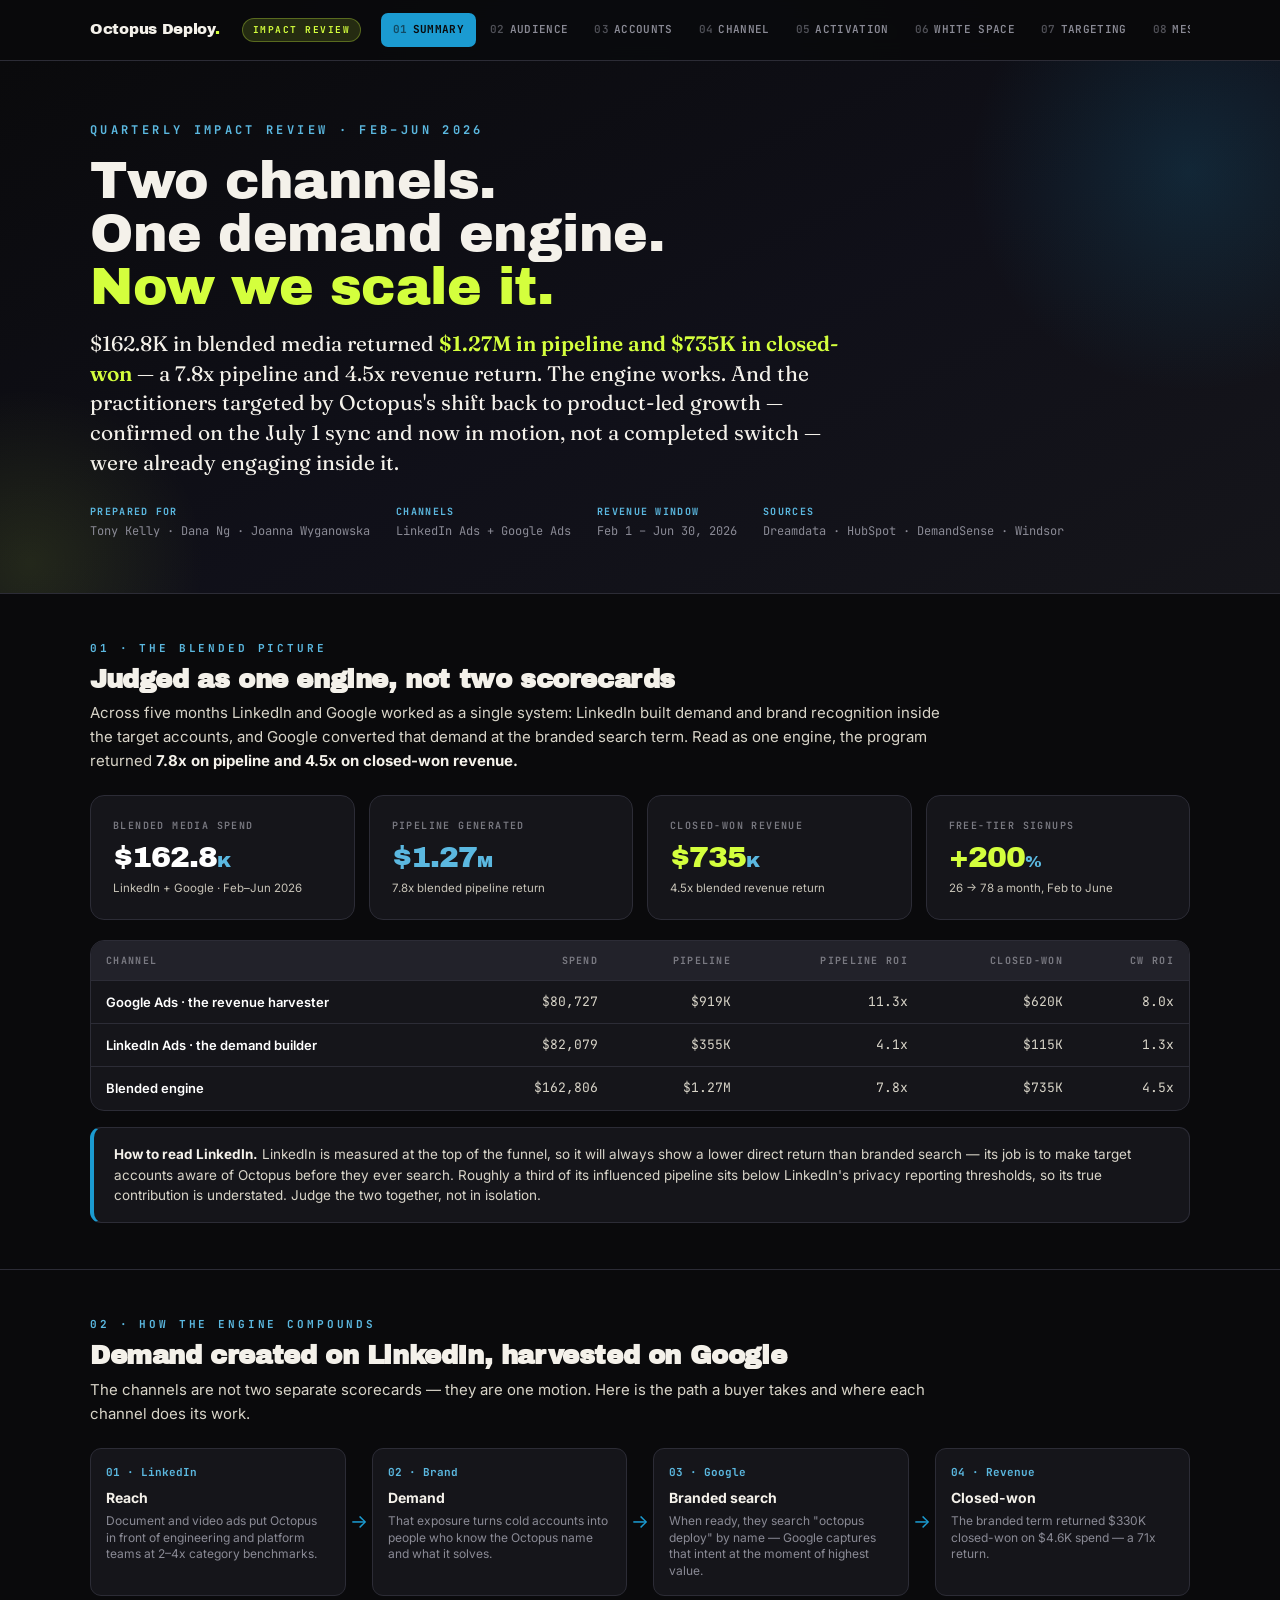
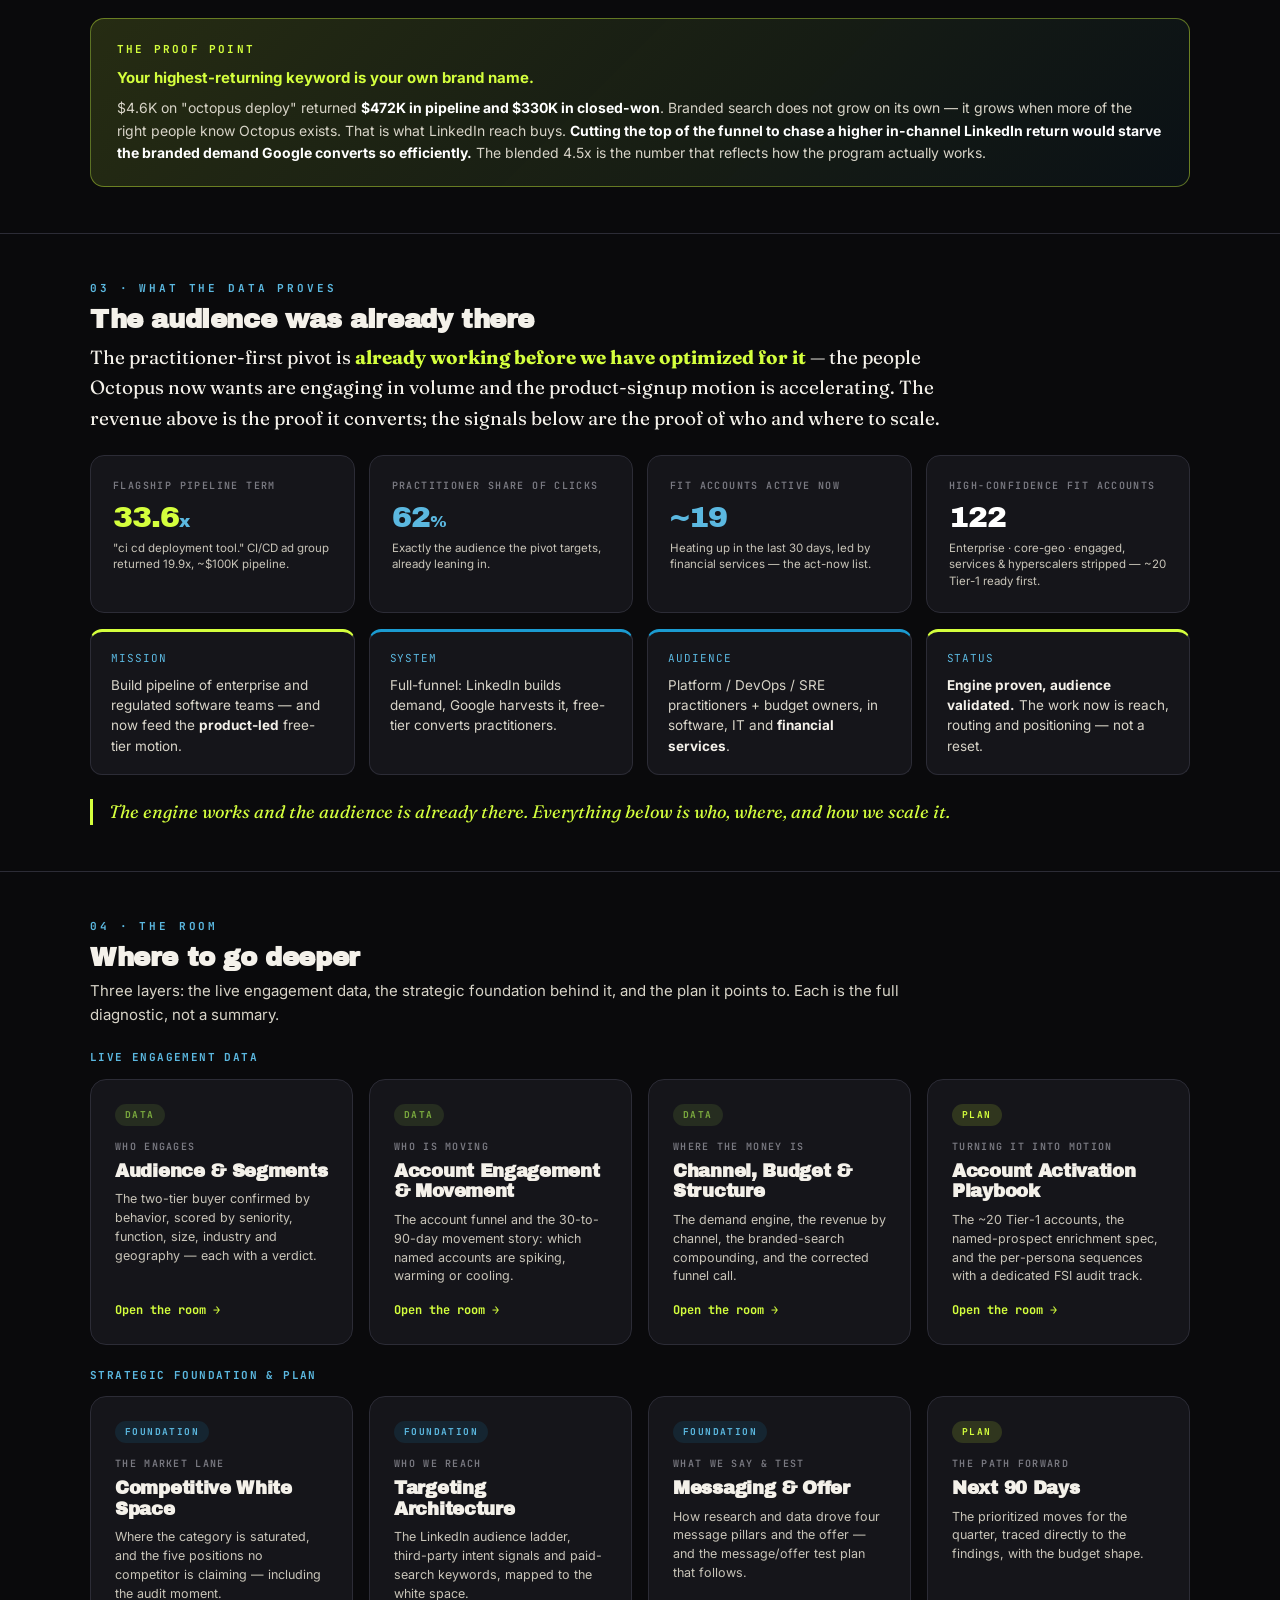
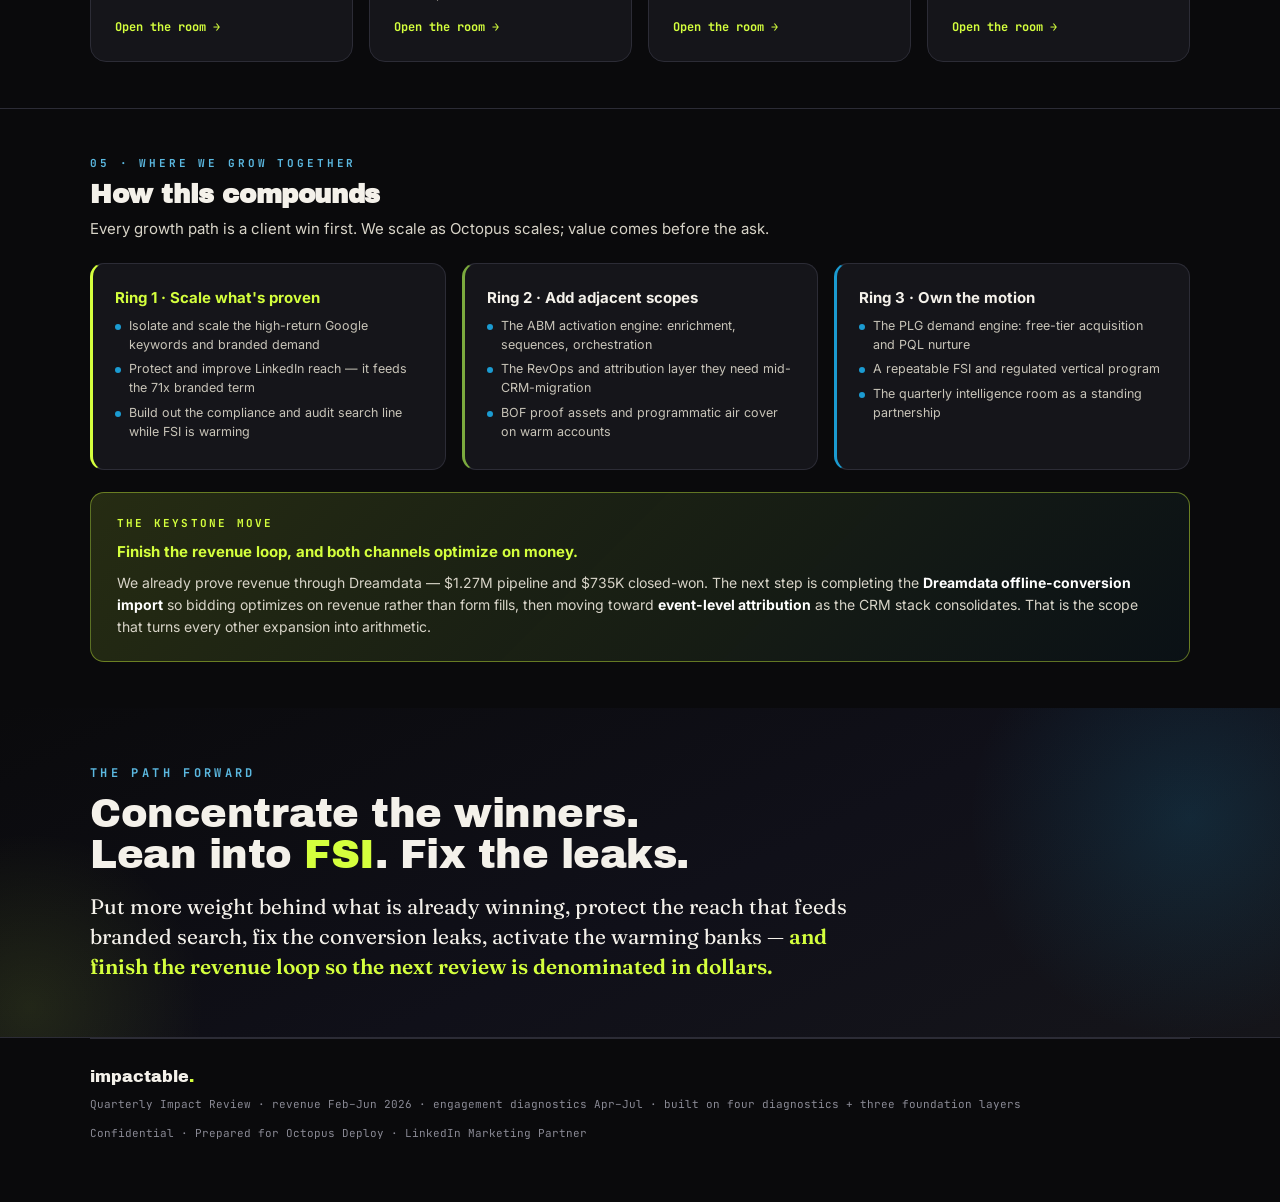
==== commit 39a2a2ad: "fix(index,activation,next-90,targeting): reconcile 214->122, 853->~19; clarify July 1 pivot - Reconc" ====
--- a/index.html
+++ b/index.html
@@ -6,7 +6,7 @@
 <div class="hero"><div class="wrap">
   <div class="hk">Quarterly Impact Review · Feb–Jun 2026</div>
   <div class="htitle">Two channels.<br>One demand engine.<br><span class="c">Now we scale it.</span></div>
-  <p class="hlede">$162.8K in blended media returned <b>$1.27M in pipeline and $735K in closed-won</b> — a 7.8x pipeline and 4.5x revenue return. The engine works. And the practitioners Octopus's July pivot now wants were already engaging inside it.</p>
+  <p class="hlede">$162.8K in blended media returned <b>$1.27M in pipeline and $735K in closed-won</b> — a 7.8x pipeline and 4.5x revenue return. The engine works. And the practitioners targeted by Octopus's shift back to product-led growth — confirmed on the July 1 sync and now in motion, not a completed switch — were already engaging inside it.</p>
   <div class="hmeta">
     <span><b>Prepared for</b>Tony Kelly · Dana Ng · Joanna Wyganowska</span>
     <span><b>Channels</b>LinkedIn Ads + Google Ads</span>
@@ -59,8 +59,8 @@
   <div class="sg">
     <div class="sc c-canopy"><div class="lb">Flagship pipeline term</div><div class="vl">33.6<span class="u">x</span></div><div class="sb">"ci cd deployment tool." CI/CD ad group returned 19.9x, ~$100K pipeline.</div></div>
     <div class="sc c-blue"><div class="lb">Practitioner share of clicks</div><div class="vl">62<span class="u">%</span></div><div class="sb">Exactly the audience the pivot targets, already leaning in.</div></div>
-    <div class="sc c-blue"><div class="lb">Accounts warming now</div><div class="vl">853</div><div class="sb">Half the engaged ICP base is heating up, led by financial services.</div></div>
-    <div class="sc c-white"><div class="lb">Realistic-ICP activation set</div><div class="vl">214</div><div class="sb">Enterprise, target-geo, engaged — 24 flagship accounts ready first.</div></div>
+    <div class="sc c-blue"><div class="lb">Fit accounts active now</div><div class="vl">~19</div><div class="sb">Heating up in the last 30 days, led by financial services — the act-now list.</div></div>
+    <div class="sc c-white"><div class="lb">High-confidence fit accounts</div><div class="vl">122</div><div class="sb">Enterprise · core-geo · engaged, services &amp; hyperscalers stripped — ~20 Tier-1 ready first.</div></div>
   </div>
   <div class="grid g4" style="margin-top:16px">
     <div class="card acc-canopy"><div class="ck">Mission</div><p>Build pipeline of enterprise and regulated software teams — and now feed the <b>product-led</b> free-tier motion.</p></div>
@@ -80,7 +80,7 @@
     <a class="exc" href="audience.html"><span class="pill data">Data</span><div class="ex-ey">Who engages</div><h3>Audience &amp; Segments</h3><p>The two-tier buyer confirmed by behavior, scored by seniority, function, size, industry and geography — each with a verdict.</p><span class="go">Open the room</span></a>
     <a class="exc" href="accounts.html"><span class="pill data">Data</span><div class="ex-ey">Who is moving</div><h3>Account Engagement &amp; Movement</h3><p>The account funnel and the 30-to-90-day movement story: which named accounts are spiking, warming or cooling.</p><span class="go">Open the room</span></a>
     <a class="exc" href="channel.html"><span class="pill data">Data</span><div class="ex-ey">Where the money is</div><h3>Channel, Budget &amp; Structure</h3><p>The demand engine, the revenue by channel, the branded-search compounding, and the corrected funnel call.</p><span class="go">Open the room</span></a>
-    <a class="exc" href="activation.html"><span class="pill plan">Plan</span><div class="ex-ey">Turning it into motion</div><h3>Account Activation Playbook</h3><p>The 24 Tier-1 accounts, the named-prospect enrichment spec, and the per-persona sequences with a dedicated FSI audit track.</p><span class="go">Open the room</span></a>
+    <a class="exc" href="activation.html"><span class="pill plan">Plan</span><div class="ex-ey">Turning it into motion</div><h3>Account Activation Playbook</h3><p>The ~20 Tier-1 accounts, the named-prospect enrichment spec, and the per-persona sequences with a dedicated FSI audit track.</p><span class="go">Open the room</span></a>
   </div>
   <div style="font-family:var(--mono);font-size:11px;letter-spacing:1.4px;text-transform:uppercase;color:var(--accent-bright);font-weight:700;margin:22px 0 12px">Strategic Foundation &amp; Plan</div>
   <div class="exg">
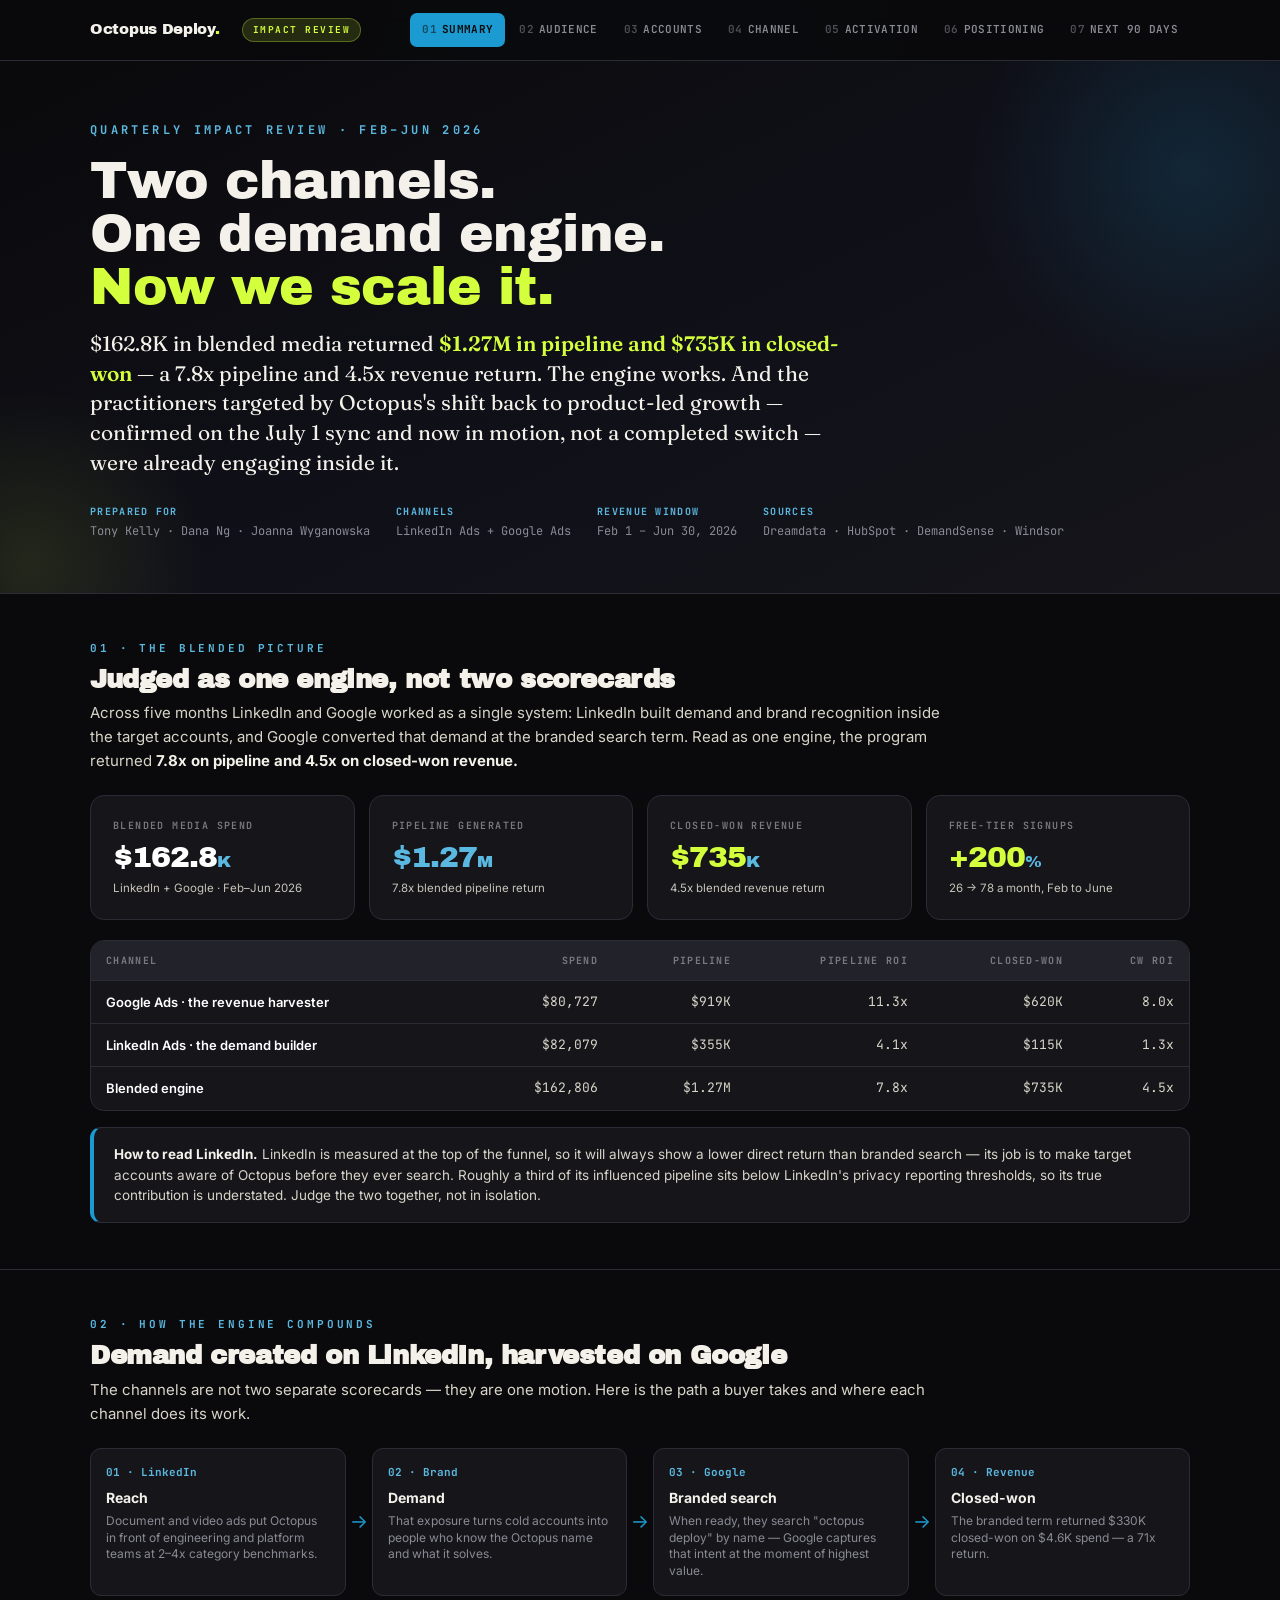
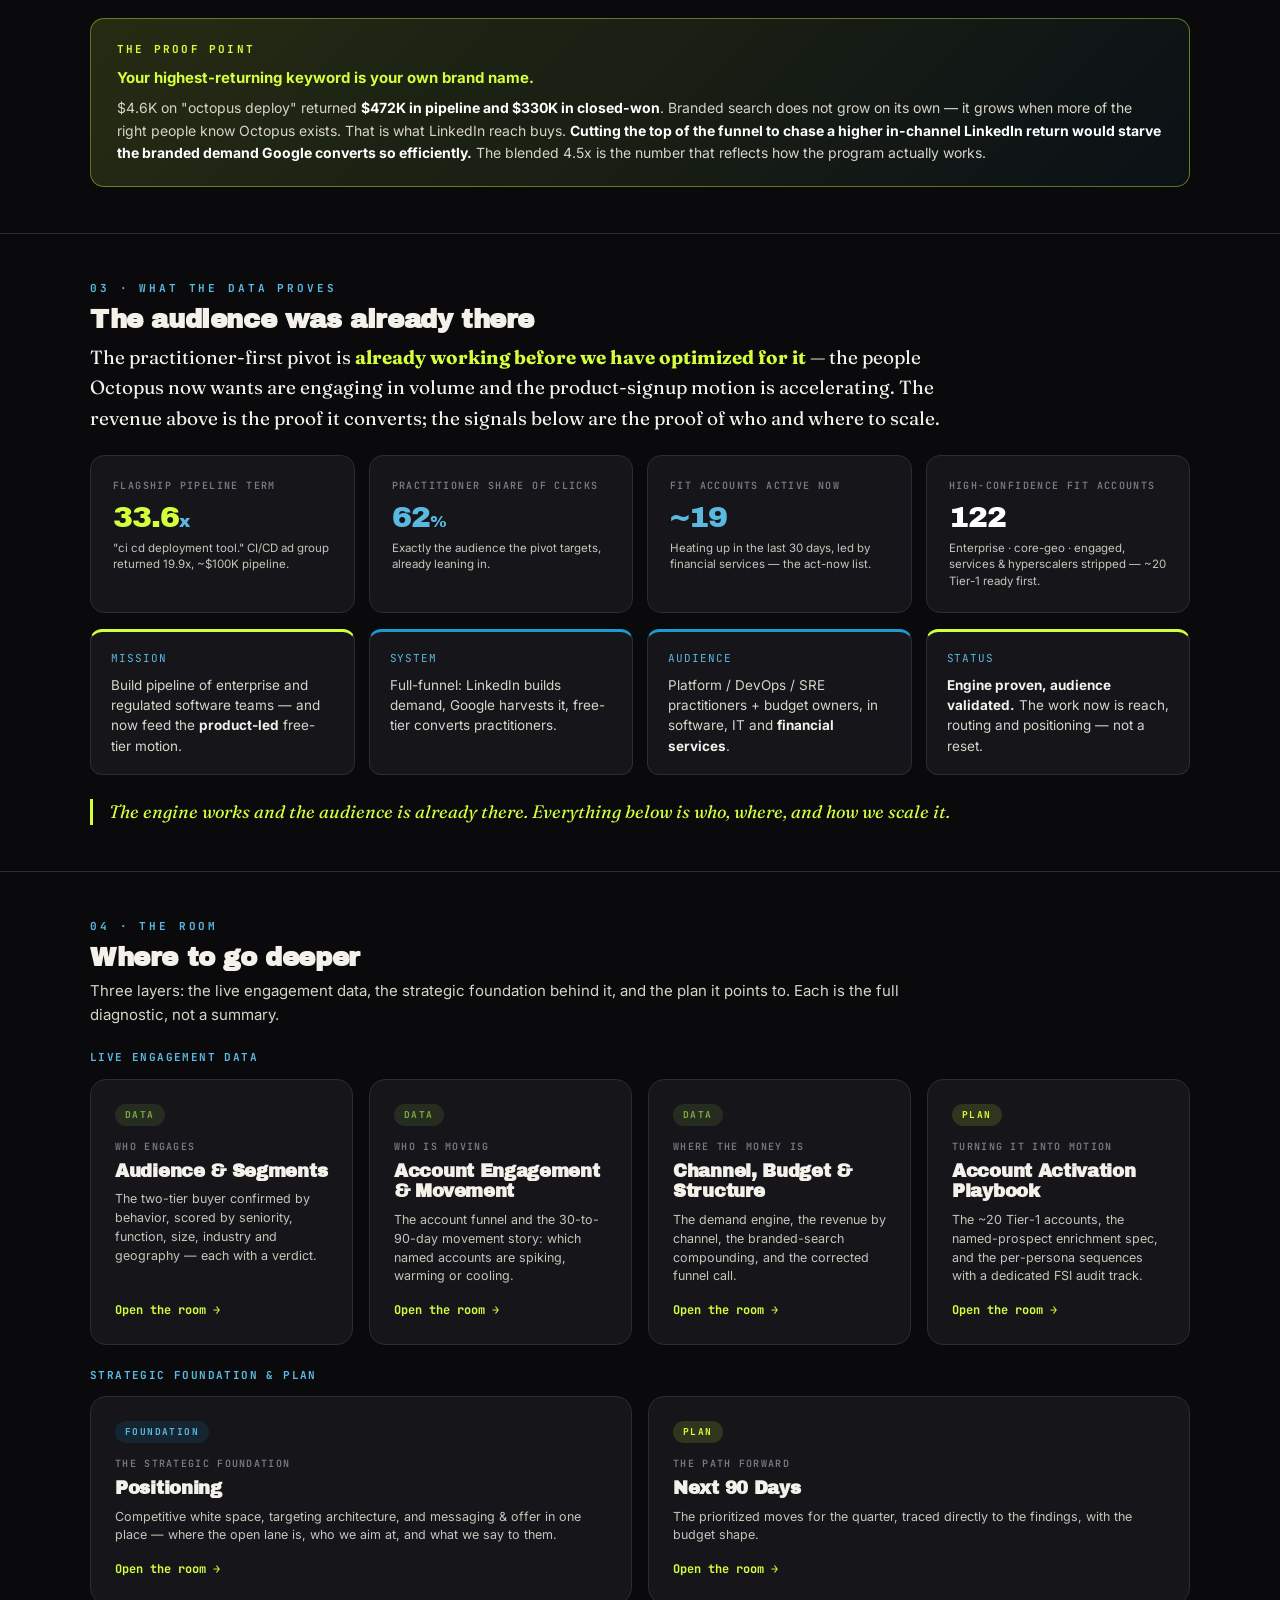
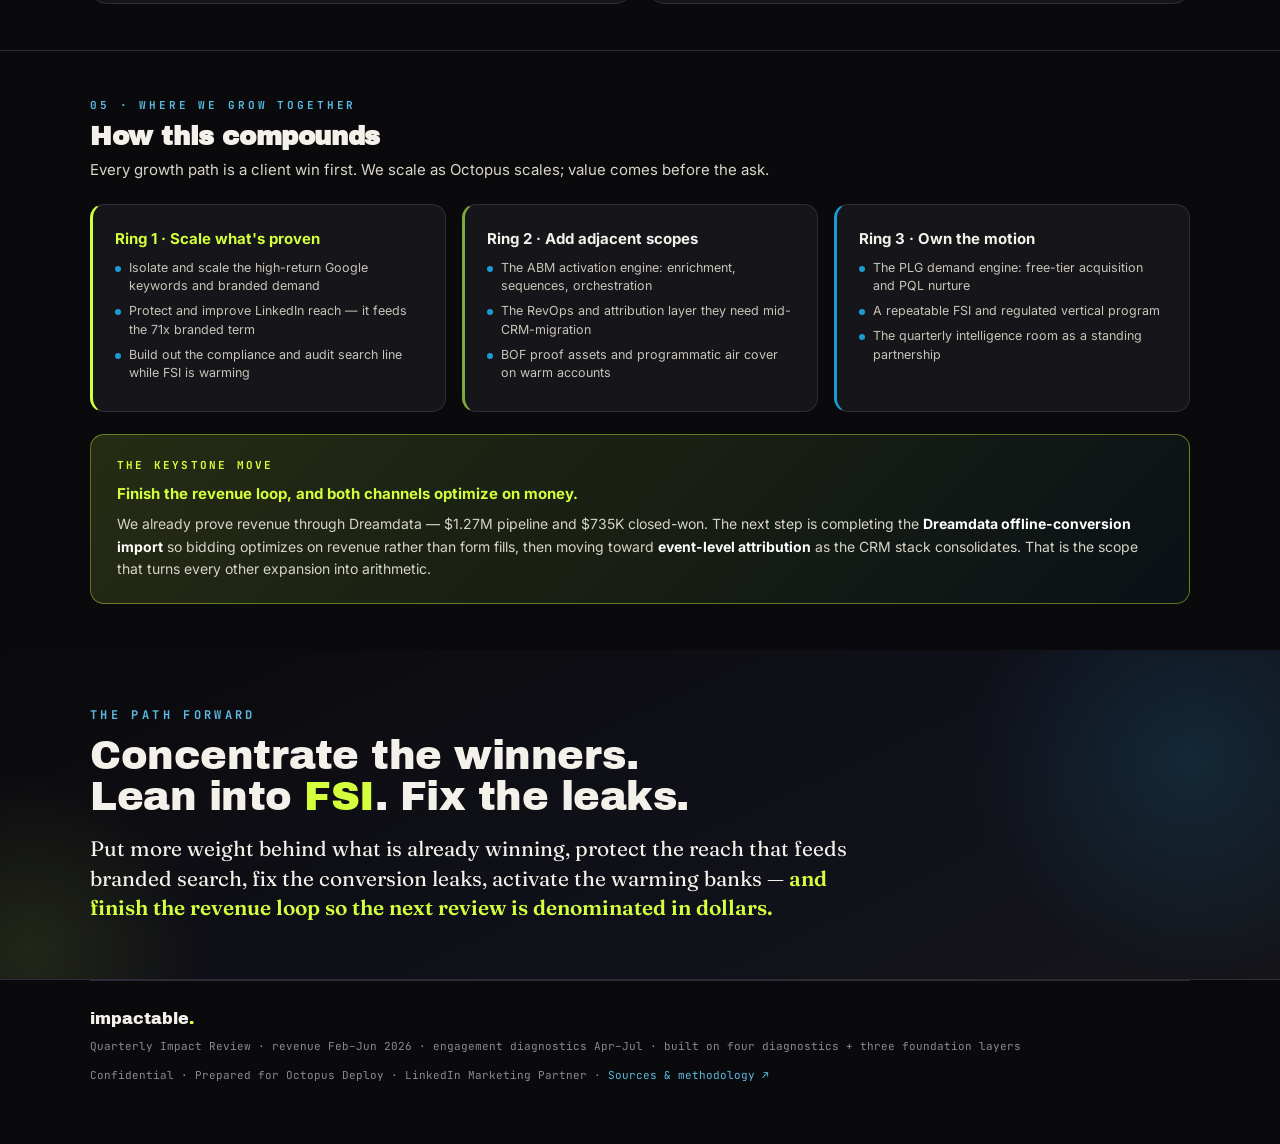
==== commit 8fc8c787: "refactor(nav): consolidate 10 tabs to 7; merge foundation pages into Positioning - New positioning.h" ====
--- a/index.html
+++ b/index.html
@@ -2,7 +2,7 @@
 <title>Summary — Octopus Deploy Intelligence Room</title>
 <link rel="preconnect" href="https://fonts.googleapis.com"><link rel="preconnect" href="https://fonts.gstatic.com" crossorigin>
 <link href="https://fonts.googleapis.com/css2?family=Archivo+Black&family=Fraunces:ital,opsz,wght@0,9..144,400;0,9..144,500;0,9..144,600;1,9..144,400&family=Inter:wght@400;500;600;700;800&family=JetBrains+Mono:wght@400;500;700&display=swap" rel="stylesheet">
-<link rel="stylesheet" href="tokens.css"></head><body><div class="glow"></div><nav class="nav"><div class="row"><a class="brand" href="index.html">Octopus Deploy<span class="d">.</span></a><span class="phase">Impact Review</span><div class="tabs"><a class="tab active" href="index.html"><span class="n">01</span>Summary</a><a class="tab" href="audience.html"><span class="n">02</span>Audience</a><a class="tab" href="accounts.html"><span class="n">03</span>Accounts</a><a class="tab" href="channel.html"><span class="n">04</span>Channel</a><a class="tab" href="activation.html"><span class="n">05</span>Activation</a><a class="tab" href="white-space.html"><span class="n">06</span>White Space</a><a class="tab" href="targeting.html"><span class="n">07</span>Targeting</a><a class="tab" href="messaging.html"><span class="n">08</span>Messaging</a><a class="tab" href="next-90.html"><span class="n">09</span>Next 90 Days</a><a class="tab" href="sources.html"><span class="n">10</span>Sources</a></div></div></nav>
+<link rel="stylesheet" href="tokens.css"></head><body><div class="glow"></div><nav class="nav"><div class="row"><a class="brand" href="index.html">Octopus Deploy<span class="d">.</span></a><span class="phase">Impact Review</span><div class="tabs"><a class="tab active" href="index.html"><span class="n">01</span>Summary</a><a class="tab" href="audience.html"><span class="n">02</span>Audience</a><a class="tab" href="accounts.html"><span class="n">03</span>Accounts</a><a class="tab" href="channel.html"><span class="n">04</span>Channel</a><a class="tab" href="activation.html"><span class="n">05</span>Activation</a><a class="tab" href="positioning.html"><span class="n">06</span>Positioning</a><a class="tab" href="next-90.html"><span class="n">07</span>Next 90 Days</a></div></div></nav>
 <div class="hero"><div class="wrap">
   <div class="hk">Quarterly Impact Review · Feb–Jun 2026</div>
   <div class="htitle">Two channels.<br>One demand engine.<br><span class="c">Now we scale it.</span></div>
@@ -84,9 +84,7 @@
   </div>
   <div style="font-family:var(--mono);font-size:11px;letter-spacing:1.4px;text-transform:uppercase;color:var(--accent-bright);font-weight:700;margin:22px 0 12px">Strategic Foundation &amp; Plan</div>
   <div class="exg">
-    <a class="exc" href="white-space.html"><span class="pill found">Foundation</span><div class="ex-ey">The market lane</div><h3>Competitive White Space</h3><p>Where the category is saturated, and the five positions no competitor is claiming — including the audit moment.</p><span class="go">Open the room</span></a>
-    <a class="exc" href="targeting.html"><span class="pill found">Foundation</span><div class="ex-ey">Who we reach</div><h3>Targeting Architecture</h3><p>The LinkedIn audience ladder, third-party intent signals and paid-search keywords, mapped to the white space.</p><span class="go">Open the room</span></a>
-    <a class="exc" href="messaging.html"><span class="pill found">Foundation</span><div class="ex-ey">What we say &amp; test</div><h3>Messaging &amp; Offer</h3><p>How research and data drove four message pillars and the offer — and the message/offer test plan that follows.</p><span class="go">Open the room</span></a>
+    <a class="exc" href="positioning.html"><span class="pill found">Foundation</span><div class="ex-ey">The strategic foundation</div><h3>Positioning</h3><p>Competitive white space, targeting architecture, and messaging &amp; offer in one place — where the open lane is, who we aim at, and what we say to them.</p><span class="go">Open the room</span></a>
     <a class="exc" href="next-90.html"><span class="pill plan">Plan</span><div class="ex-ey">The path forward</div><h3>Next 90 Days</h3><p>The prioritized moves for the quarter, traced directly to the findings, with the budget shape.</p><span class="go">Open the room</span></a>
   </div>
 </div></section>
@@ -108,4 +106,4 @@
   <div class="htitle" style="font-size:40px;margin-top:12px">Concentrate the winners.<br>Lean into <span class="c">FSI</span>. Fix the leaks.</div>
   <p class="hlede" style="margin-top:16px">Put more weight behind what is already winning, protect the reach that feeds branded search, fix the conversion leaks, activate the warming banks — <b>and finish the revenue loop so the next review is denominated in dollars.</b></p>
 </div></div>
-<div class="wrap"><div class="foot"><div><div class="fb">impactable<span class="d">.</span></div><div class="ft" style="margin-top:6px">Quarterly Impact Review · revenue Feb–Jun 2026 · engagement diagnostics Apr–Jul · built on four diagnostics + three foundation layers</div></div><div class="ft">Confidential · Prepared for Octopus Deploy · LinkedIn Marketing Partner</div></div></div></body></html>+<div class="wrap"><div class="foot"><div><div class="fb">impactable<span class="d">.</span></div><div class="ft" style="margin-top:6px">Quarterly Impact Review · revenue Feb–Jun 2026 · engagement diagnostics Apr–Jul · built on four diagnostics + three foundation layers</div></div><div class="ft">Confidential · Prepared for Octopus Deploy · LinkedIn Marketing Partner · <a href="sources.html" style="color:var(--accent-bright)">Sources &amp; methodology ↗</a></div></div></div></body></html>
